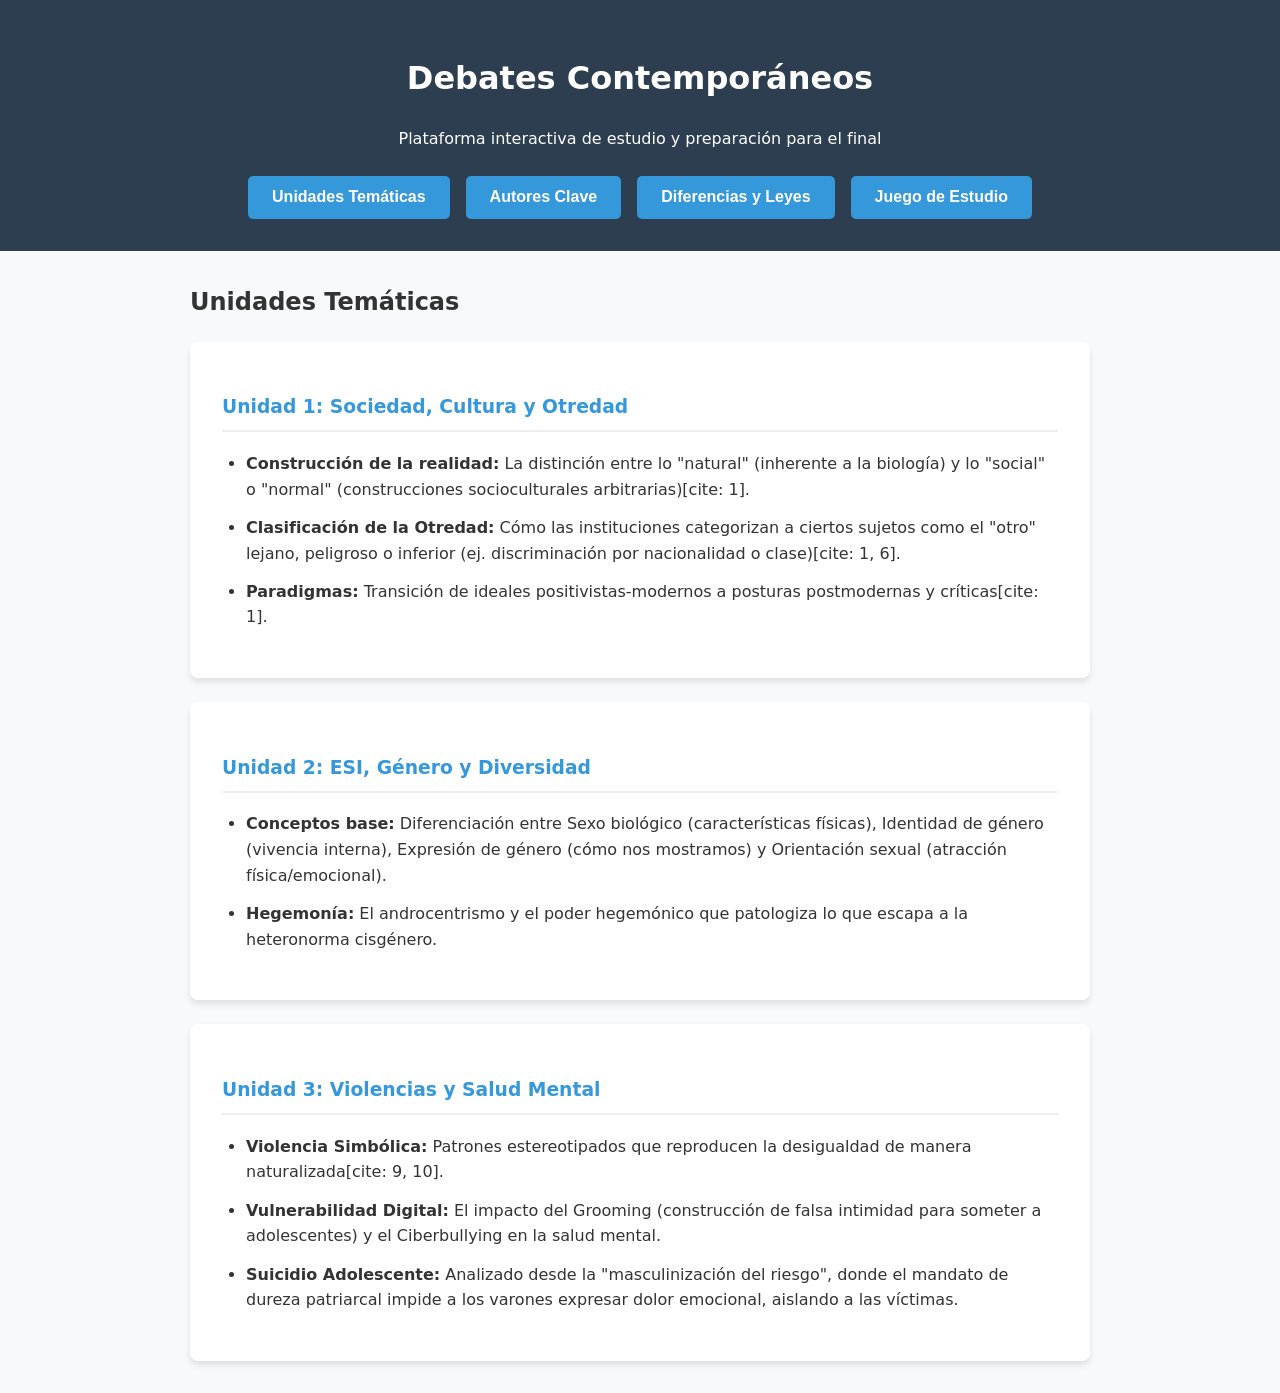
==== index.html @ ce803e42 "Rename gemini-code-1793972656034.html to index.html" ====
<!DOCTYPE html>
<html lang="es">
<head>
    <meta charset="UTF-8">
    <meta name="viewport" content="width=device-width, initial-scale=1.0">
    <title>Debates Contemporáneos - Repaso Final</title>
    <link rel="stylesheet" href="style.css">
</head>
<body>
    <header>
        <h1>Debates Contemporáneos</h1>
        <p>Plataforma interactiva de estudio y preparación para el final</p>
        <nav>
            <button onclick="mostrarSeccion('unidades')">Unidades Temáticas</button>
            <button onclick="mostrarSeccion('autores')">Autores Clave</button>
            <button onclick="mostrarSeccion('conceptos')">Diferencias y Leyes</button>
            <button onclick="mostrarSeccion('juego')">Juego de Estudio</button>
        </nav>
    </header>

    <main>
        <!-- SECCIÓN UNIDADES -->
        <section id="unidades" class="seccion activa">
            <h2>Unidades Temáticas</h2>
            <div class="tarjeta">
                <h3>Unidad 1: Sociedad, Cultura y Otredad</h3>
                <ul>
                    <li><strong>Construcción de la realidad:</strong> La distinción entre lo "natural" (inherente a la biología) y lo "social" o "normal" (construcciones socioculturales arbitrarias)[cite: 1].</li>
                    <li><strong>Clasificación de la Otredad:</strong> Cómo las instituciones categorizan a ciertos sujetos como el "otro" lejano, peligroso o inferior (ej. discriminación por nacionalidad o clase)[cite: 1, 6].</li>
                    <li><strong>Paradigmas:</strong> Transición de ideales positivistas-modernos a posturas postmodernas y críticas[cite: 1].</li>
                </ul>
            </div>
            <div class="tarjeta">
                <h3>Unidad 2: ESI, Género y Diversidad</h3>
                <ul>
                    <li><strong>Conceptos base:</strong> Diferenciación entre Sexo biológico (características físicas), Identidad de género (vivencia interna), Expresión de género (cómo nos mostramos) y Orientación sexual (atracción física/emocional).</li>
                    <li><strong>Hegemonía:</strong> El androcentrismo y el poder hegemónico que patologiza lo que escapa a la heteronorma cisgénero.</li>
                </ul>
            </div>
            <div class="tarjeta">
                <h3>Unidad 3: Violencias y Salud Mental</h3>
                <ul>
                    <li><strong>Violencia Simbólica:</strong> Patrones estereotipados que reproducen la desigualdad de manera naturalizada[cite: 9, 10].</li>
                    <li><strong>Vulnerabilidad Digital:</strong> El impacto del Grooming (construcción de falsa intimidad para someter a adolescentes) y el Ciberbullying en la salud mental.</li>
                    <li><strong>Suicidio Adolescente:</strong> Analizado desde la "masculinización del riesgo", donde el mandato de dureza patriarcal impide a los varones expresar dolor emocional, aislando a las víctimas.</li>
                </ul>
            </div>
        </section>

        <!-- SECCIÓN AUTORES -->
        <section id="autores" class="seccion oculta">
            <h2>Autores Principales</h2>
            <div class="tarjeta">
                <ul>
                    <li><strong>Josep Vicent Marqués:</strong> Postula que las conductas que asumimos como naturales son construcciones sociales arbitrarias que podrían ser de otra manera[cite: 1].</li>
                    <li><strong>Edmund Leach:</strong> Analiza las clasificaciones de la alteridad y cómo se construye la idea de "Nosotros y los demás"[cite: 1].</li>
                    <li><strong>Luis Bonino:</strong> Define los "micromachismos" como hábiles artes de dominio de bajísima intensidad. Los clasifica en: Utilitarios (sobrecarga de cuidados), Encubiertos (manipulación), Coercitivos (control del espacio/tiempo) y de Crisis (reacciones ante el empoderamiento femenino).</li>
                    <li><strong>Rita Segato:</strong> Acuña las "contrapedagogías de la crueldad", advirtiendo cómo el sistema capitalista y patriarcal programa a los sujetos para ser insensibles ante el sufrimiento ajeno[cite: 1].</li>
                    <li><strong>Silvia Chejter:</strong> Delimita las modalidades de las violencias (física, psicológica, sexual, económica y simbólica)[cite: 7, 8, 9].</li>
                    <li><strong>Thomas Kuhn:</strong> Estadios científicos y transición de paradigmas (del modelo tutelar al paradigma de derechos humanos)[cite: 1].</li>
                </ul>
            </div>
        </section>

        <!-- SECCIÓN CONCEPTOS Y LEYES -->
        <section id="conceptos" class="seccion oculta">
            <h2>Leyes Fundamentales y Diferencias Clave</h2>
            <div class="tarjeta">
                <h3>Marco Normativo Argentino</h3>
                <ul>
                    <li><strong>Ley N° 26.150 (ESI):</strong> Garantiza el derecho a recibir educación sexual integral en todos los establecimientos educativos[cite: 1].</li>
                    <li><strong>Ley N° 26.657 (Salud Mental):</strong> Prohíbe la discriminación por padecimiento mental, establece que no es un estado inmodificable y exige abordajes comunitarios[cite: 3].</li>
                    <li><strong>Ley N° 27.130 (Prevención del Suicidio):</strong> Establece estrategias de posvención y desmitifica que hablar del suicidio "da ideas", confirmando que hablar de manera responsable previene el acto[cite: 2].</li>
                </ul>
                <h3>Diferencias Conceptuales</h3>
                <p><strong>Cisgénero vs Transgénero:</strong> Cisgénero es la coincidencia entre la identidad de género y el fenotipo sexual asignado al nacer; transgénero es su opuesto.</p>
                <p><strong>Violencia Psicológica vs Simbólica:</strong> La psicológica ataca directamente la autoestima del individuo; la simbólica utiliza mensajes sutiles e institucionales para reproducir la dominación estructural en toda la sociedad[cite: 9, 10].</p>
            </div>
        </section>

        <!-- SECCIÓN JUEGO -->
        <section id="juego" class="seccion oculta">
            <h2>Simulador de Autoevaluación</h2>
            <div class="tarjeta" id="contenedor-quiz">
                <p id="pregunta-texto" class="pregunta"></p>
                <div id="opciones-contenedor" class="opciones"></div>
                <p id="resultado-feedback" class="feedback"></p>
                <button id="btn-siguiente" onclick="siguientePregunta()" style="display: none;">Siguiente Pregunta</button>
            </div>
            <div id="resultado-final" class="tarjeta oculta">
                <h3>¡Evaluación Completada!</h3>
                <p id="puntaje-texto"></p>
                <button onclick="reiniciarJuego()">Volver a Jugar</button>
            </div>
        </section>
    </main>

    <script src="script.js"></script>
</body>
</html>
---- style.css ----
:root {
    --primary-color: #2c3e50;
    --secondary-color: #3498db;
    --background: #f8f9fa;
    --text-color: #333;
    --card-bg: #ffffff;
}

body {
    font-family: system-ui, -apple-system, sans-serif;
    line-height: 1.6;
    margin: 0;
    padding: 0;
    background-color: var(--background);
    color: var(--text-color);
}

header {
    background-color: var(--primary-color);
    color: white;
    padding: 2rem 1rem;
    text-align: center;
}

nav {
    margin-top: 1.5rem;
    display: flex;
    justify-content: center;
    gap: 1rem;
    flex-wrap: wrap;
}

button {
    background-color: var(--secondary-color);
    color: white;
    border: none;
    padding: 0.8rem 1.5rem;
    border-radius: 5px;
    cursor: pointer;
    font-size: 1rem;
    font-weight: bold;
    transition: background-color 0.3s;
}

button:hover {
    background-color: #2980b9;
}

main {
    max-width: 900px;
    margin: 2rem auto;
    padding: 0 1rem;
}

.seccion {
    display: none;
    animation: fadeIn 0.4s ease-in-out;
}

.seccion.activa {
    display: block;
}

.tarjeta {
    background-color: var(--card-bg);
    padding: 2rem;
    border-radius: 8px;
    box-shadow: 0 4px 6px rgba(0,0,0,0.1);
    margin-bottom: 1.5rem;
}

.tarjeta h3 {
    color: var(--secondary-color);
    border-bottom: 2px solid #eee;
    padding-bottom: 0.5rem;
}

ul {
    padding-left: 1.5rem;
}

li {
    margin-bottom: 0.8rem;
}

/* Estilos específicos para el Quiz */
.pregunta {
    font-size: 1.2rem;
    font-weight: bold;
    margin-bottom: 1.5rem;
}

.opciones {
    display: flex;
    flex-direction: column;
    gap: 0.8rem;
}

.opcion-btn {
    background-color: #f1f2f6;
    color: var(--text-color);
    text-align: left;
    font-weight: normal;
    border: 1px solid #ced6e0;
}

.opcion-btn:hover {
    background-color: #eccc68;
    color: #2f3542;
}

.opcion-btn.correcta {
    background-color: #2ed573;
    color: white;
    border-color: #2ed573;
}

.opcion-btn.incorrecta {
    background-color: #ff4757;
    color: white;
    border-color: #ff4757;
}

.feedback {
    margin-top: 1rem;
    font-weight: bold;
    min-height: 1.5rem;
}

.oculta {
    display: none !important;
}

@keyframes fadeIn {
    from { opacity: 0; transform: translateY(10px); }
    to { opacity: 1; transform: translateY(0); }
}
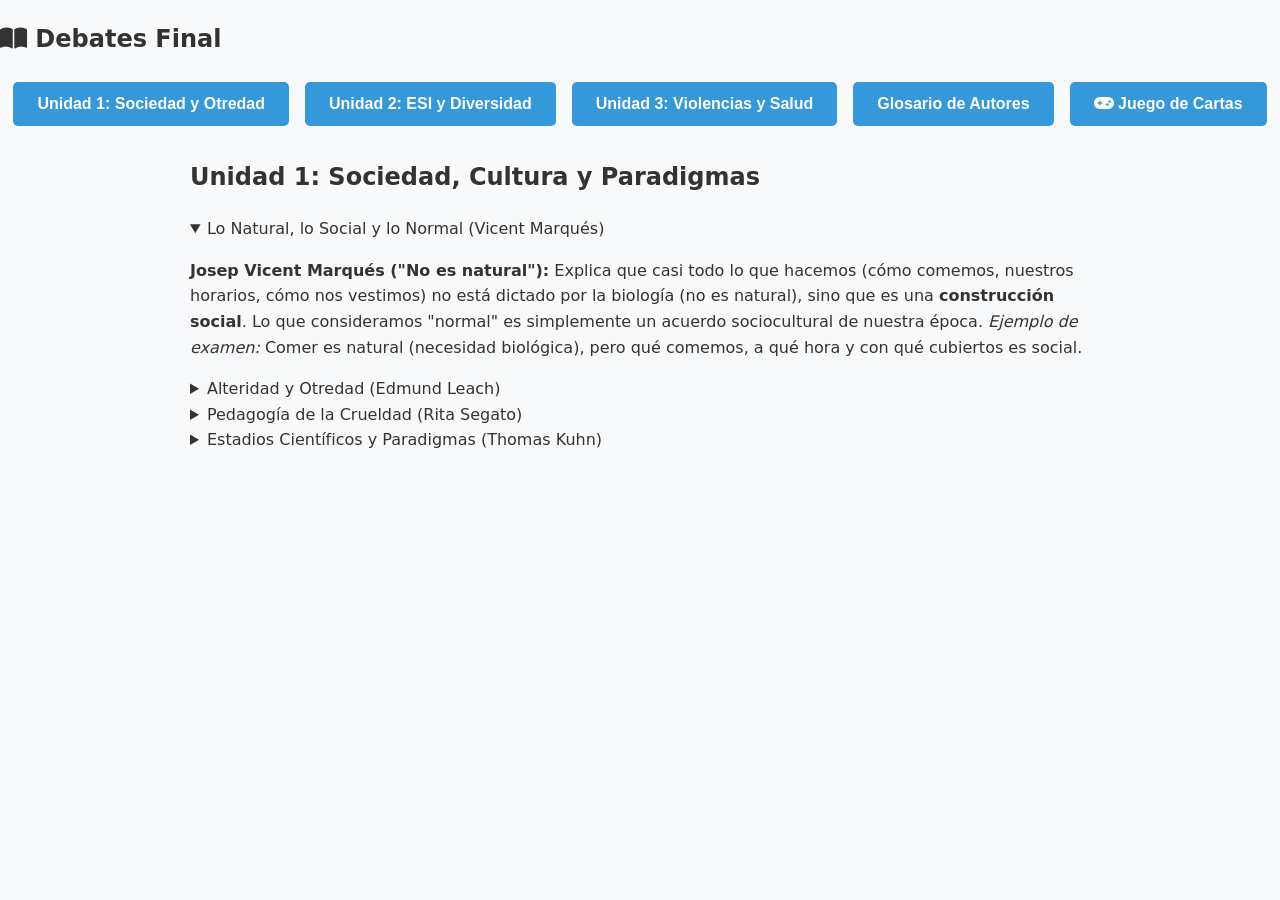
==== commit 46eba563: "Update index.html" ====
--- a/index.html
+++ b/index.html
@@ -3,98 +3,226 @@
 <head>
     <meta charset="UTF-8">
     <meta name="viewport" content="width=device-width, initial-scale=1.0">
-    <title>Debates Contemporáneos - Repaso Final</title>
+    <title>Estudio - Debates Contemporáneos</title>
     <link rel="stylesheet" href="style.css">
+    <link href="https://cdnjs.cloudflare.com/ajax/libs/font-awesome/6.0.0/css/all.min.css" rel="stylesheet">
 </head>
 <body>
-    <header>
-        <h1>Debates Contemporáneos</h1>
-        <p>Plataforma interactiva de estudio y preparación para el final</p>
-        <nav>
-            <button onclick="mostrarSeccion('unidades')">Unidades Temáticas</button>
-            <button onclick="mostrarSeccion('autores')">Autores Clave</button>
-            <button onclick="mostrarSeccion('conceptos')">Diferencias y Leyes</button>
-            <button onclick="mostrarSeccion('juego')">Juego de Estudio</button>
-        </nav>
-    </header>
-
-    <main>
-        <!-- SECCIÓN UNIDADES -->
-        <section id="unidades" class="seccion activa">
-            <h2>Unidades Temáticas</h2>
-            <div class="tarjeta">
-                <h3>Unidad 1: Sociedad, Cultura y Otredad</h3>
-                <ul>
-                    <li><strong>Construcción de la realidad:</strong> La distinción entre lo "natural" (inherente a la biología) y lo "social" o "normal" (construcciones socioculturales arbitrarias)[cite: 1].</li>
-                    <li><strong>Clasificación de la Otredad:</strong> Cómo las instituciones categorizan a ciertos sujetos como el "otro" lejano, peligroso o inferior (ej. discriminación por nacionalidad o clase)[cite: 1, 6].</li>
-                    <li><strong>Paradigmas:</strong> Transición de ideales positivistas-modernos a posturas postmodernas y críticas[cite: 1].</li>
-                </ul>
-            </div>
-            <div class="tarjeta">
-                <h3>Unidad 2: ESI, Género y Diversidad</h3>
-                <ul>
-                    <li><strong>Conceptos base:</strong> Diferenciación entre Sexo biológico (características físicas), Identidad de género (vivencia interna), Expresión de género (cómo nos mostramos) y Orientación sexual (atracción física/emocional).</li>
-                    <li><strong>Hegemonía:</strong> El androcentrismo y el poder hegemónico que patologiza lo que escapa a la heteronorma cisgénero.</li>
-                </ul>
-            </div>
-            <div class="tarjeta">
-                <h3>Unidad 3: Violencias y Salud Mental</h3>
-                <ul>
-                    <li><strong>Violencia Simbólica:</strong> Patrones estereotipados que reproducen la desigualdad de manera naturalizada[cite: 9, 10].</li>
-                    <li><strong>Vulnerabilidad Digital:</strong> El impacto del Grooming (construcción de falsa intimidad para someter a adolescentes) y el Ciberbullying en la salud mental.</li>
-                    <li><strong>Suicidio Adolescente:</strong> Analizado desde la "masculinización del riesgo", donde el mandato de dureza patriarcal impide a los varones expresar dolor emocional, aislando a las víctimas.</li>
-                </ul>
-            </div>
-        </section>
-
-        <!-- SECCIÓN AUTORES -->
-        <section id="autores" class="seccion oculta">
-            <h2>Autores Principales</h2>
-            <div class="tarjeta">
-                <ul>
-                    <li><strong>Josep Vicent Marqués:</strong> Postula que las conductas que asumimos como naturales son construcciones sociales arbitrarias que podrían ser de otra manera[cite: 1].</li>
-                    <li><strong>Edmund Leach:</strong> Analiza las clasificaciones de la alteridad y cómo se construye la idea de "Nosotros y los demás"[cite: 1].</li>
-                    <li><strong>Luis Bonino:</strong> Define los "micromachismos" como hábiles artes de dominio de bajísima intensidad. Los clasifica en: Utilitarios (sobrecarga de cuidados), Encubiertos (manipulación), Coercitivos (control del espacio/tiempo) y de Crisis (reacciones ante el empoderamiento femenino).</li>
-                    <li><strong>Rita Segato:</strong> Acuña las "contrapedagogías de la crueldad", advirtiendo cómo el sistema capitalista y patriarcal programa a los sujetos para ser insensibles ante el sufrimiento ajeno[cite: 1].</li>
-                    <li><strong>Silvia Chejter:</strong> Delimita las modalidades de las violencias (física, psicológica, sexual, económica y simbólica)[cite: 7, 8, 9].</li>
-                    <li><strong>Thomas Kuhn:</strong> Estadios científicos y transición de paradigmas (del modelo tutelar al paradigma de derechos humanos)[cite: 1].</li>
-                </ul>
-            </div>
-        </section>
-
-        <!-- SECCIÓN CONCEPTOS Y LEYES -->
-        <section id="conceptos" class="seccion oculta">
-            <h2>Leyes Fundamentales y Diferencias Clave</h2>
-            <div class="tarjeta">
-                <h3>Marco Normativo Argentino</h3>
-                <ul>
-                    <li><strong>Ley N° 26.150 (ESI):</strong> Garantiza el derecho a recibir educación sexual integral en todos los establecimientos educativos[cite: 1].</li>
-                    <li><strong>Ley N° 26.657 (Salud Mental):</strong> Prohíbe la discriminación por padecimiento mental, establece que no es un estado inmodificable y exige abordajes comunitarios[cite: 3].</li>
-                    <li><strong>Ley N° 27.130 (Prevención del Suicidio):</strong> Establece estrategias de posvención y desmitifica que hablar del suicidio "da ideas", confirmando que hablar de manera responsable previene el acto[cite: 2].</li>
-                </ul>
-                <h3>Diferencias Conceptuales</h3>
-                <p><strong>Cisgénero vs Transgénero:</strong> Cisgénero es la coincidencia entre la identidad de género y el fenotipo sexual asignado al nacer; transgénero es su opuesto.</p>
-                <p><strong>Violencia Psicológica vs Simbólica:</strong> La psicológica ataca directamente la autoestima del individuo; la simbólica utiliza mensajes sutiles e institucionales para reproducir la dominación estructural en toda la sociedad[cite: 9, 10].</p>
-            </div>
-        </section>
-
-        <!-- SECCIÓN JUEGO -->
-        <section id="juego" class="seccion oculta">
-            <h2>Simulador de Autoevaluación</h2>
-            <div class="tarjeta" id="contenedor-quiz">
-                <p id="pregunta-texto" class="pregunta"></p>
-                <div id="opciones-contenedor" class="opciones"></div>
-                <p id="resultado-feedback" class="feedback"></p>
-                <button id="btn-siguiente" onclick="siguientePregunta()" style="display: none;">Siguiente Pregunta</button>
-            </div>
-            <div id="resultado-final" class="tarjeta oculta">
-                <h3>¡Evaluación Completada!</h3>
-                <p id="puntaje-texto"></p>
-                <button onclick="reiniciarJuego()">Volver a Jugar</button>
-            </div>
-        </section>
-    </main>
-
+    <div class="app-container">
+        <!-- BARRA LATERAL (NAVEGACIÓN) -->
+        <aside class="sidebar">
+            <h2><i class="fas fa-book-open"></i> Debates Final</h2>
+            <nav>
+                <button class="nav-btn active" data-target="unidad1">Unidad 1: Sociedad y Otredad</button>
+                <button class="nav-btn" data-target="unidad2">Unidad 2: ESI y Diversidad</button>
+                <button class="nav-btn" data-target="unidad3">Unidad 3: Violencias y Salud</button>
+                <button class="nav-btn" data-target="autores">Glosario de Autores</button>
+                <button class="nav-btn game-btn" data-target="juego"><i class="fas fa-gamepad"></i> Juego de Cartas</button>
+            </nav>
+        </aside>
+
+        <!-- CONTENIDO PRINCIPAL -->
+        <main class="content">
+            
+            <!-- UNIDAD 1 -->
+            <section id="unidad1" class="seccion activa">
+                <h1>Unidad 1: Sociedad, Cultura y Paradigmas</h1>
+                
+                <details class="tema-card" open>
+                    <summary>Lo Natural, lo Social y lo Normal (Vicent Marqués)</summary>
+                    <div class="tema-content">
+                        <p><strong>Josep Vicent Marqués ("No es natural"):</strong> Explica que casi todo lo que hacemos (cómo comemos, nuestros horarios, cómo nos vestimos) no está dictado por la biología (no es natural), sino que es una <strong>construcción social</strong>. Lo que consideramos "normal" es simplemente un acuerdo sociocultural de nuestra época. <em>Ejemplo de examen:</em> Comer es natural (necesidad biológica), pero qué comemos, a qué hora y con qué cubiertos es social.</p>
+                    </div>
+                </details>
+
+                <details class="tema-card">
+                    <summary>Alteridad y Otredad (Edmund Leach)</summary>
+                    <div class="tema-content">
+                        <p><strong>Edmund Leach ("Nosotros y los demás"):</strong> Analiza cómo los seres humanos clasificamos a quienes nos rodean para sentirnos seguros. Crea un sistema de distancias:</p>
+                        <ul>
+                            <li><strong>El Otro lejano/desconocido:</strong> No lo consideramos humano del todo, nos es indiferente o lo vemos como un animal salvaje (ej. tribus aisladas).</li>
+                            <li><strong>El Otro enemigo/cercano:</strong> Lo reconocemos como humano, pero es una amenaza a nuestro grupo (ej. xenofobia en las fronteras, nacionalismos).</li>
+                            <li><strong>El Otro próximo:</strong> Es parte de nuestro entorno pero diferente, a menudo subordinado (ej. minorías, clases bajas).</li>
+                        </ul>
+                    </div>
+                </details>
+
+                <details class="tema-card">
+                    <summary>Pedagogía de la Crueldad (Rita Segato)</summary>
+                    <div class="tema-content">
+                        <p><strong>Rita Segato:</strong> Afirma que el capitalismo y el patriarcado nos "entrenan" (pedagogía) para cosificar la vida humana y perder la empatía. Nos acostumbramos a ver el cuerpo de las mujeres y de los vulnerables como "cosas" o territorios de conquista. Propone la <strong>Contrapedagogía de la crueldad</strong>: rescatar la empatía, el vínculo, lo comunitario y el cuidado mutuo como formas de resistencia política.</p>
+                    </div>
+                </details>
+
+                <details class="tema-card">
+                    <summary>Estadios Científicos y Paradigmas (Thomas Kuhn)</summary>
+                    <div class="tema-content">
+                        <p><strong>Thomas Kuhn:</strong> La ciencia no avanza de forma lineal, sino por rupturas. Un <strong>Paradigma</strong> es un modelo o visión del mundo aceptado en una época. Cuando el paradigma ya no puede explicar nuevos problemas, entra en <strong>crisis</strong> y ocurre una <strong>revolución científica</strong> que impone un nuevo paradigma (Ej: pasar del paradigma tutelar de menores al paradigma de los Derechos Humanos).</p>
+                    </div>
+                </details>
+            </section>
+
+            <!-- UNIDAD 2 -->
+            <section id="unidad2" class="seccion">
+                <h1>Unidad 2: ESI, Género y Diversidades</h1>
+                
+                <details class="tema-card" open>
+                    <summary>Diferencias Clave: Sexo, Identidad, Expresión y Orientación</summary>
+                    <div class="tema-content">
+                        <p>Basado en el esquema de la cátedra (Cerebro, Corazón, Genitales, Apariencia):</p>
+                        <ul>
+                            <li><strong>Sexo Biológico (Genitales/Cromosomas):</strong> Características físicas y mensurables con las que nacemos (Macho, Hembra, Intersexual).</li>
+                            <li><strong>Identidad de Género (Cerebro):</strong> Es la vivencia interna e individual del género tal como cada persona la siente. Puede corresponder o no con el sexo asignado al nacer.</li>
+                            <li><strong>Expresión de Género (Apariencia):</strong> Cómo nos mostramos al mundo (ropa, comportamiento, nombre).</li>
+                            <li><strong>Orientación Sexual (Corazón):</strong> Hacia quién sentimos atracción física, erótica y afectiva (Heterosexual, Homosexual, Bisexual, Pansexual, Asexual).</li>
+                        </ul>
+                    </div>
+                </details>
+
+                <details class="tema-card">
+                    <summary>Cisgénero vs Transgénero y Hegemonía</summary>
+                    <div class="tema-content">
+                        <p><strong>Cisgénero:</strong> Persona cuya identidad de género coincide con su fenotipo sexual asignado al nacer (Ej: nace con vulva y se identifica como mujer).</p>
+                        <p><strong>Poder Hegemónico y Androcentrismo:</strong> La sociedad occidental impone una hegemonía (dominio cultural) <em>heteronormativa y androcéntrica</em> (el hombre blanco, heterosexual y cisgénero como medida de todas las cosas). Esto genera sexismo y desigualdad hacia las mujeres y disidencias.</p>
+                        <p><strong>Significado Bandera LGBT+ (creada por Gilbert Baker en 1978):</strong> 
+                        Rojo (Vida), Naranja (Salud), Amarillo (Luz del sol), Verde (Naturaleza), Turquesa (Magia/Arte), Azul/Índigo (Serenidad), Violeta (Espíritu).</p>
+                    </div>
+                </details>
+
+                <details class="tema-card">
+                    <summary>Marco Legal (Leyes Fundamentales)</summary>
+                    <div class="tema-content">
+                        <ul>
+                            <li><strong>Ley N° 26.150 (ESI - 2006):</strong> Derecho a recibir educación sexual integral, científica y laica en todas las escuelas (públicas y privadas).</li>
+                            <li><strong>Ley N° 27.499 (Ley Micaela - 2018):</strong> Capacitación obligatoria en temática de género y violencia contra las mujeres para todas las personas que se desempeñen en los tres poderes del Estado.</li>
+                            <li><strong>Ley N° 26.743 (Identidad de Género):</strong> Toda persona tiene derecho al reconocimiento de su identidad de género, al libre desarrollo conforme a ella y a ser tratada de acuerdo a la misma.</li>
+                        </ul>
+                    </div>
+                </details>
+            </section>
+
+            <!-- UNIDAD 3 -->
+            <section id="unidad3" class="seccion">
+                <h1>Unidad 3: Violencias, Grooming y Salud Mental</h1>
+
+                <details class="tema-card" open>
+                    <summary>Los Micromachismos (Luis Bonino)</summary>
+                    <div class="tema-content">
+                        <p>Son prácticas de violencia en la vida cotidiana, sutiles e invisibilizadas, que los varones realizan para mantener el dominio y superioridad sobre las mujeres. Se dividen en 4 tipos:</p>
+                        <ol>
+                            <li><strong>Utilitarios:</strong> Forzar a la mujer a hacerse cargo del cuidado (hogar, hijos) "aprovechando" sus supuestas capacidades femeninas. El varón se desentiende.</li>
+                            <li><strong>Encubiertos:</strong> Ocultan su objetivo de dominio. Paternalismo, manipulación emocional, "hacerse el tonto", generar dudas en la mujer sobre su propia cordura (gaslighting).</li>
+                            <li><strong>Coercitivos:</strong> Uso de la fuerza psicológica o económica para retener poder. Control del dinero, control del espacio (ocupar toda la casa), control del tiempo de ella, exigencias abusivas.</li>
+                            <li><strong>De Crisis:</strong> Ocurren cuando la mujer empieza a empoderarse o rebelarse. El varón finge ser la víctima ("te estás volviendo loca", "me dejas de lado"), promete cambiar falsamente, o amenaza con irse.</li>
+                        </ol>
+                    </div>
+                </details>
+
+                <details class="tema-card">
+                    <summary>Acoso y Violencia Digital</summary>
+                    <div class="tema-content">
+                        <ul>
+                            <li><strong>Grooming:</strong> Delito donde un adulto crea un perfil falso o usa engaños en internet para ganar la confianza de un niño, niña o adolescente, con el fin de obtener material sexual (fotos/videos) y luego extorsionarlo.</li>
+                            <li><strong>Ciberbullying:</strong> Acoso hostil, repetido y sistemático a través de medios digitales entre pares (adolescentes). Al ser en internet, la víctima no tiene un "refugio" ni siquiera en su casa.</li>
+                            <li><strong>Sexting y Pornovenganza:</strong> El sexting (enviar fotos íntimas consentidas) es una práctica de la sexualidad digital. El delito ocurre en la <em>difusión no consentida</em> de ese material (pornovenganza) para humillar a la víctima (generalmente mujeres).</li>
+                        </ul>
+                    </div>
+                </details>
+
+                <details class="tema-card">
+                    <summary>Salud Mental y Prevención del Suicidio</summary>
+                    <div class="tema-content">
+                        <ul>
+                            <li><strong>Ley Nacional de Salud Mental (N° 26.657):</strong> El padecimiento mental NO es un estado inmodificable. Se debe atender en hospitales generales (prohibición de crear nuevos manicomios). Las adicciones deben abordarse como políticas de salud mental, no de seguridad.</li>
+                            <li><strong>Suicidio (Ley 27.130 y estadísticas):</strong> El suicidio es una de las principales causas de muerte adolescente. Hay una fuerte <strong>masculinización del riesgo</strong>: los varones se suicidan mucho más porque el mandato de masculinidad ("los hombres no lloran") les impide pedir ayuda frente al dolor emocional.</li>
+                            <li><em>Mito vs Realidad:</em> Hablar de suicidio NO incita a hacerlo. Hablar responsablemente y escuchar previene y salva vidas.</li>
+                            <li><strong>Guía para Víctimas (La Pampa):</strong> Articulación entre Madres del Dolor y el gobierno provincial para dar contención psicológica y jurídica inmediata tras hechos violentos.</li>
+                        </ul>
+                    </div>
+                </details>
+            </section>
+
+            <!-- AUTORES -->
+            <section id="autores" class="seccion">
+                <h1>Glosario Rápido de Autores</h1>
+                <div class="autores-grid">
+                    <div class="autor-card">
+                        <h3>Vicent Marqués</h3>
+                        <p>Desnaturalización de la vida cotidiana. Lo que llamamos "normal" es un acuerdo social arbitrario.</p>
+                    </div>
+                    <div class="autor-card">
+                        <h3>Edmund Leach</h3>
+                        <p>Clasificación de la Otredad. Cómo la sociedad inventa al "Otro" para justificar el dominio o el miedo.</p>
+                    </div>
+                    <div class="autor-card">
+                        <h3>Rita Segato</h3>
+                        <p>Contrapedagogías de la crueldad. El mandato de masculinidad y cómo el capitalismo nos vuelve insensibles.</p>
+                    </div>
+                    <div class="autor-card">
+                        <h3>Luis Bonino</h3>
+                        <p>Creador del concepto de "Micromachismos" (utilitarios, encubiertos, coercitivos y de crisis).</p>
+                    </div>
+                    <div class="autor-card">
+                        <h3>Silvia Chejter</h3>
+                        <p>Tipos y modalidades de violencia. Violencia simbólica como base de la pirámide de la violencia de género.</p>
+                    </div>
+                    <div class="autor-card">
+                        <h3>Thomas Kuhn</h3>
+                        <p>Paradigmas científicos, crisis y revolución científica en la forma de entender el mundo.</p>
+                    </div>
+                </div>
+            </section>
+
+            <!-- JUEGO DE CARTAS -->
+            <section id="juego" class="seccion">
+                <div class="game-header">
+                    <h1>Proyecto Final: Narrativas Escolares</h1>
+                    <p>Seleccioná un personaje. En cada problema, elegí una carta de acción para avanzar. Tus decisiones impactan en su trayectoria.</p>
+                </div>
+                
+                <!-- Selección de Personaje -->
+                <div id="seleccion-personaje" class="character-selection">
+                    <div class="character-card" onclick="iniciarJuego('fatima')">
+                        <h3>Fátima (16)</h3>
+                        <p>Migrante paraguaya. Asiste a un colegio secundario público en Santa Rosa, La Pampa.</p>
+                        <span class="tag">Xenofobia</span> <span class="tag">Exclusión</span>
+                    </div>
+                    <div class="character-card" onclick="iniciarJuego('martina')">
+                        <h3>Martina (17)</h3>
+                        <p>Asiste a un colegio privado de élite en Santa Rosa. Entorno de alto poder adquisitivo.</p>
+                        <span class="tag">Grooming</span> <span class="tag">Micromachismos</span>
+                    </div>
+                    <div class="character-card" onclick="iniciarJuego('lautaro')">
+                        <h3>Lautaro (15)</h3>
+                        <p>Asiste a un colegio en un barrio periférico marginado del conurbano bonaerense.</p>
+                        <span class="tag">Salud Mental</span> <span class="tag">Violencia Física</span>
+                    </div>
+                </div>
+
+                <!-- Escenario del Juego (Cartas) -->
+                <div id="escenario-juego" class="game-stage oculto">
+                    <h2 id="personaje-nombre"></h2>
+                    <div class="historia-container">
+                        <p id="historia-texto" class="historia-texto"></p>
+                    </div>
+                    
+                    <div id="cartas-container" class="cartas-grid">
+                        <!-- Las cartas se generan por JS -->
+                    </div>
+
+                    <div id="consecuencia-container" class="consecuencia-box oculto">
+                        <h3>Consecuencia de tu decisión:</h3>
+                        <p id="consecuencia-texto"></p>
+                        <div class="teoria-box">
+                            <strong><i class="fas fa-book"></i> Dato Teórico / Legal:</strong>
+                            <p id="teoria-texto"></p>
+                        </div>
+                        <button id="btn-continuar" class="btn-primary" onclick="avanzarEscenario()">Siguiente Problema</button>
+                    </div>
+                </div>
+            </section>
+        </main>
+    </div>
     <script src="script.js"></script>
 </body>
 </html>
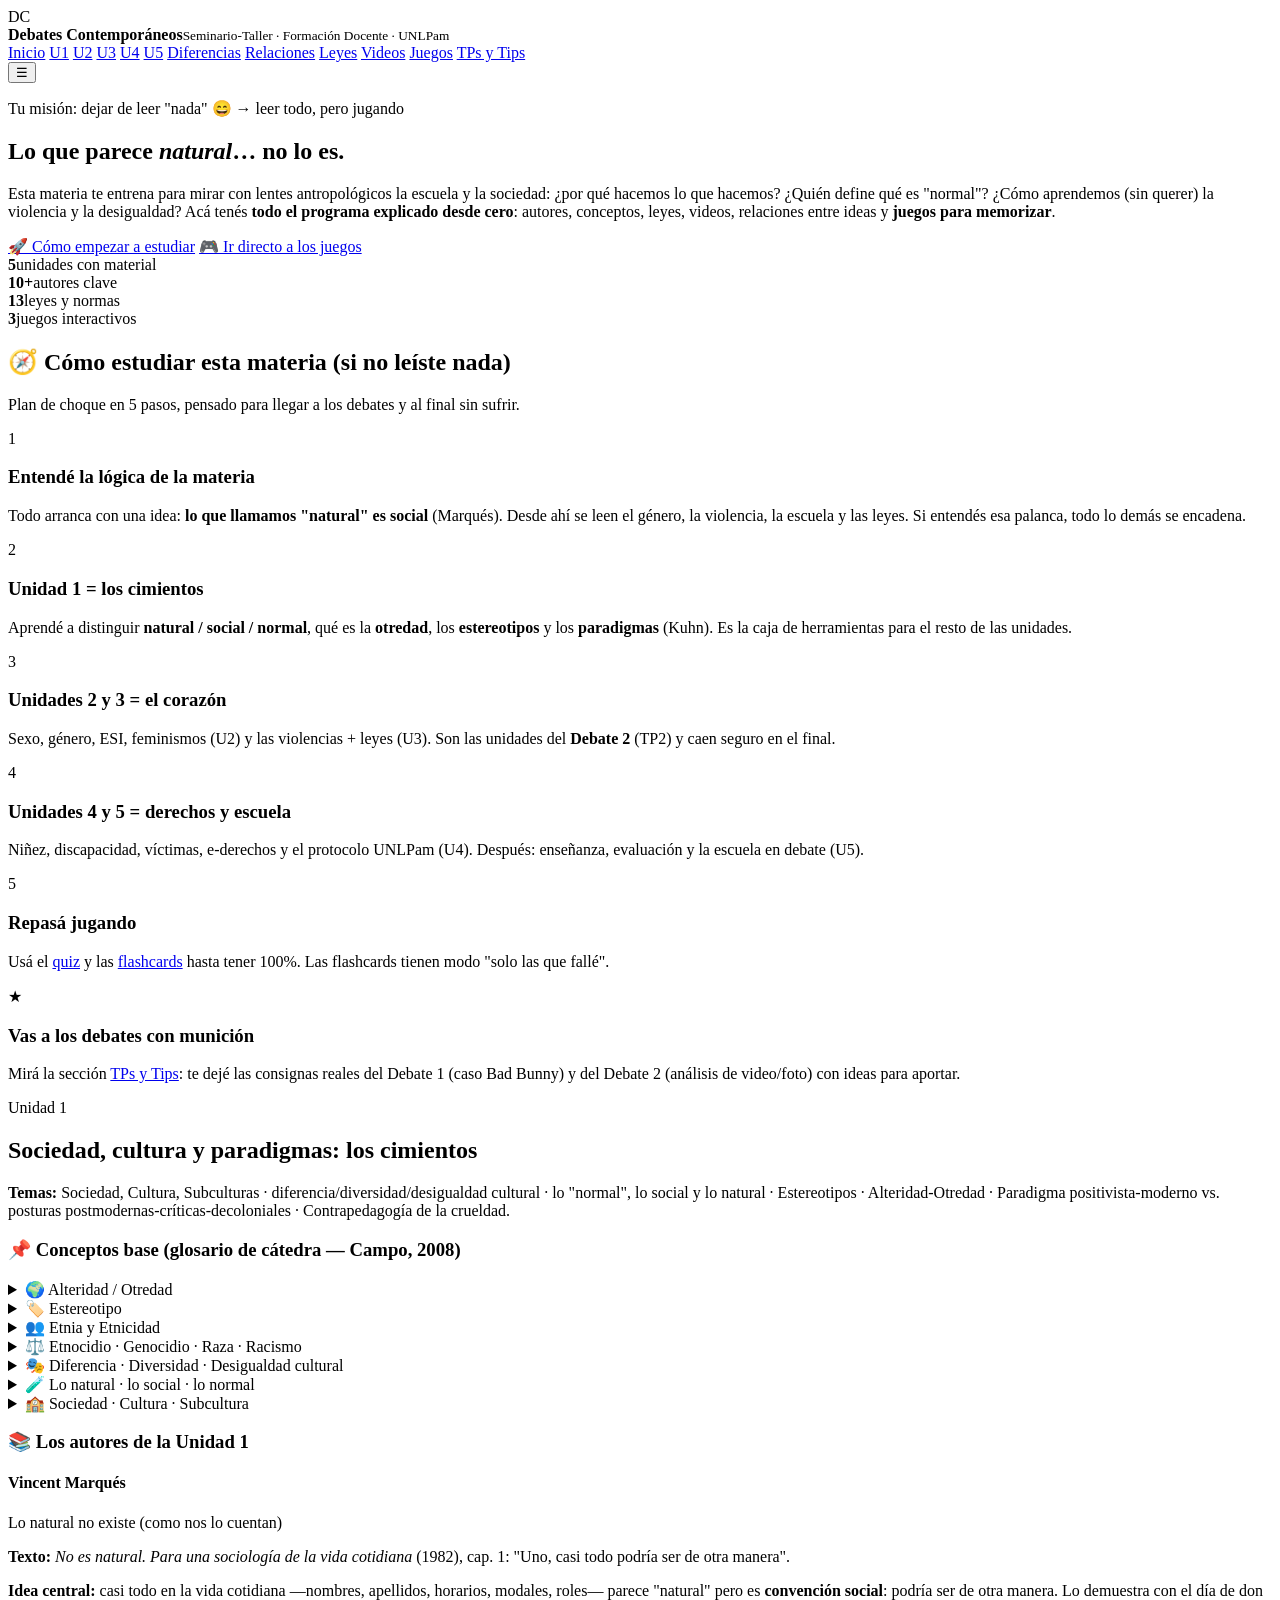
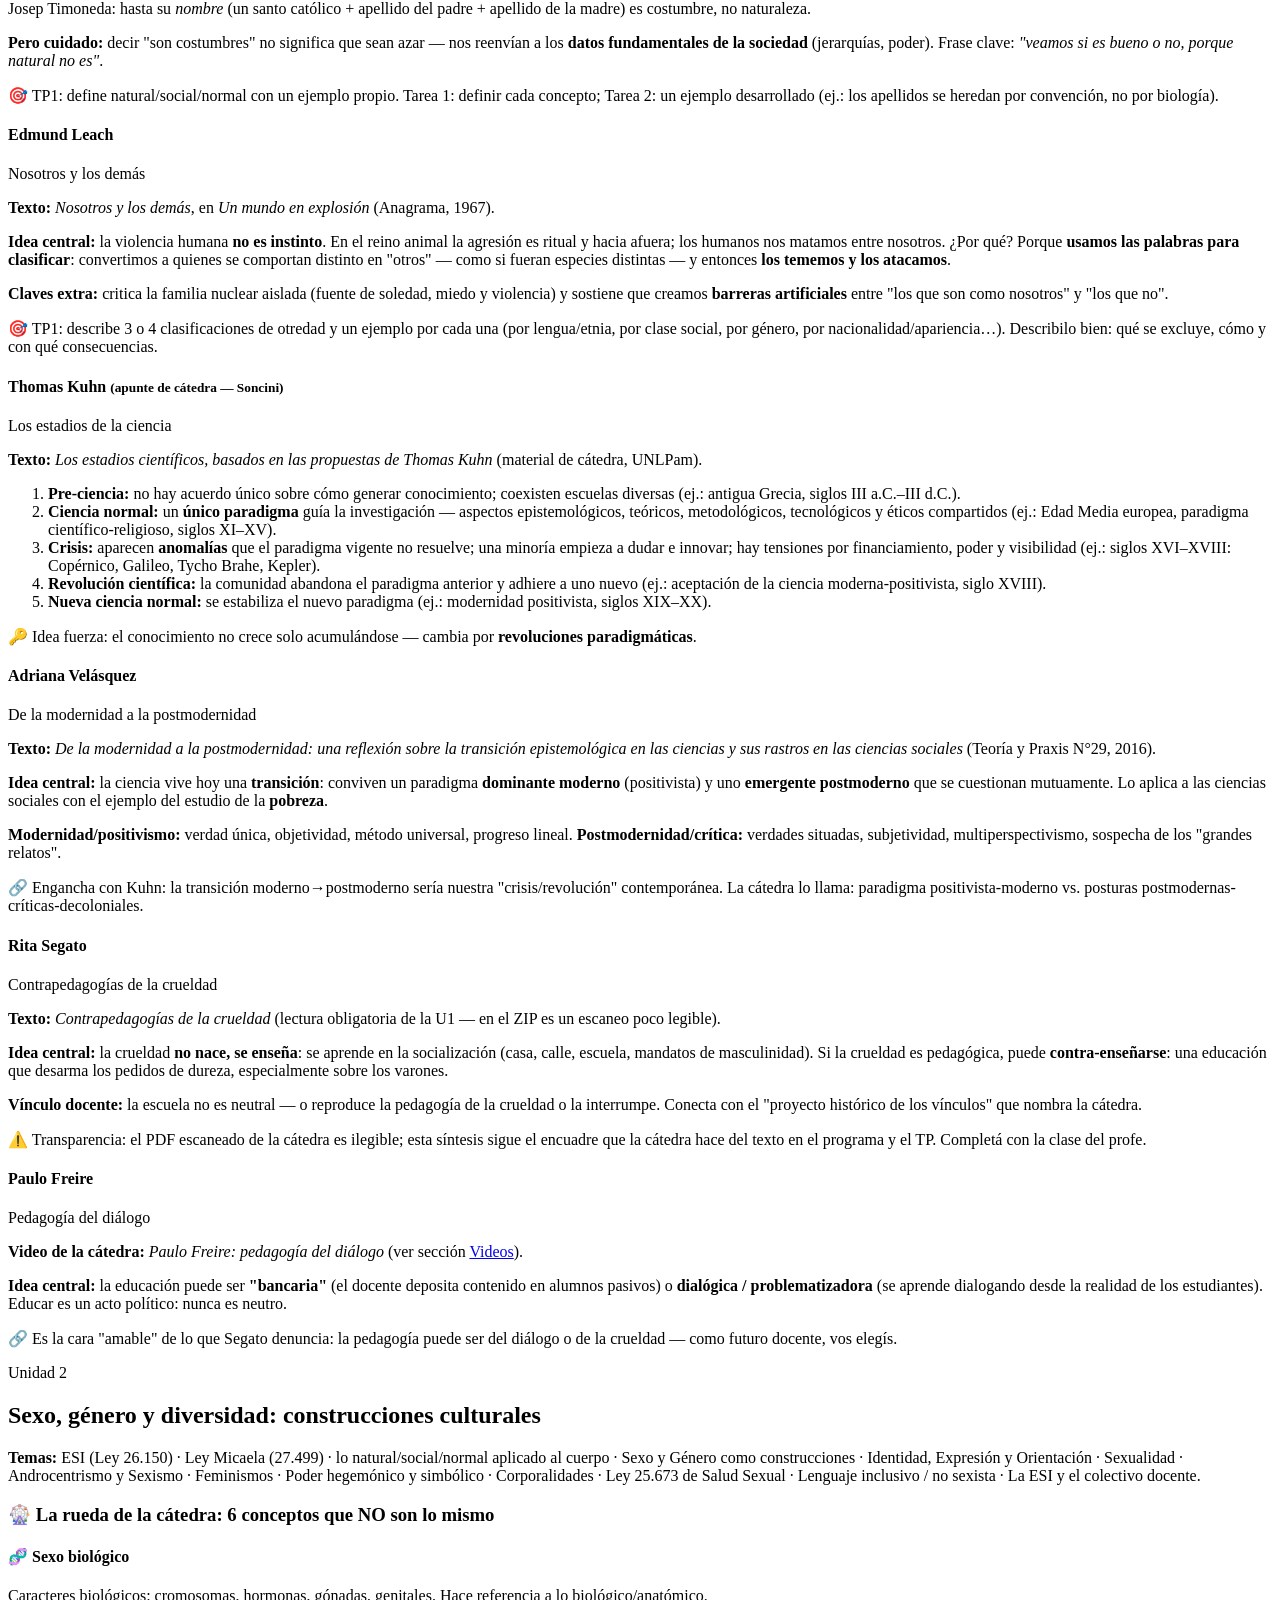
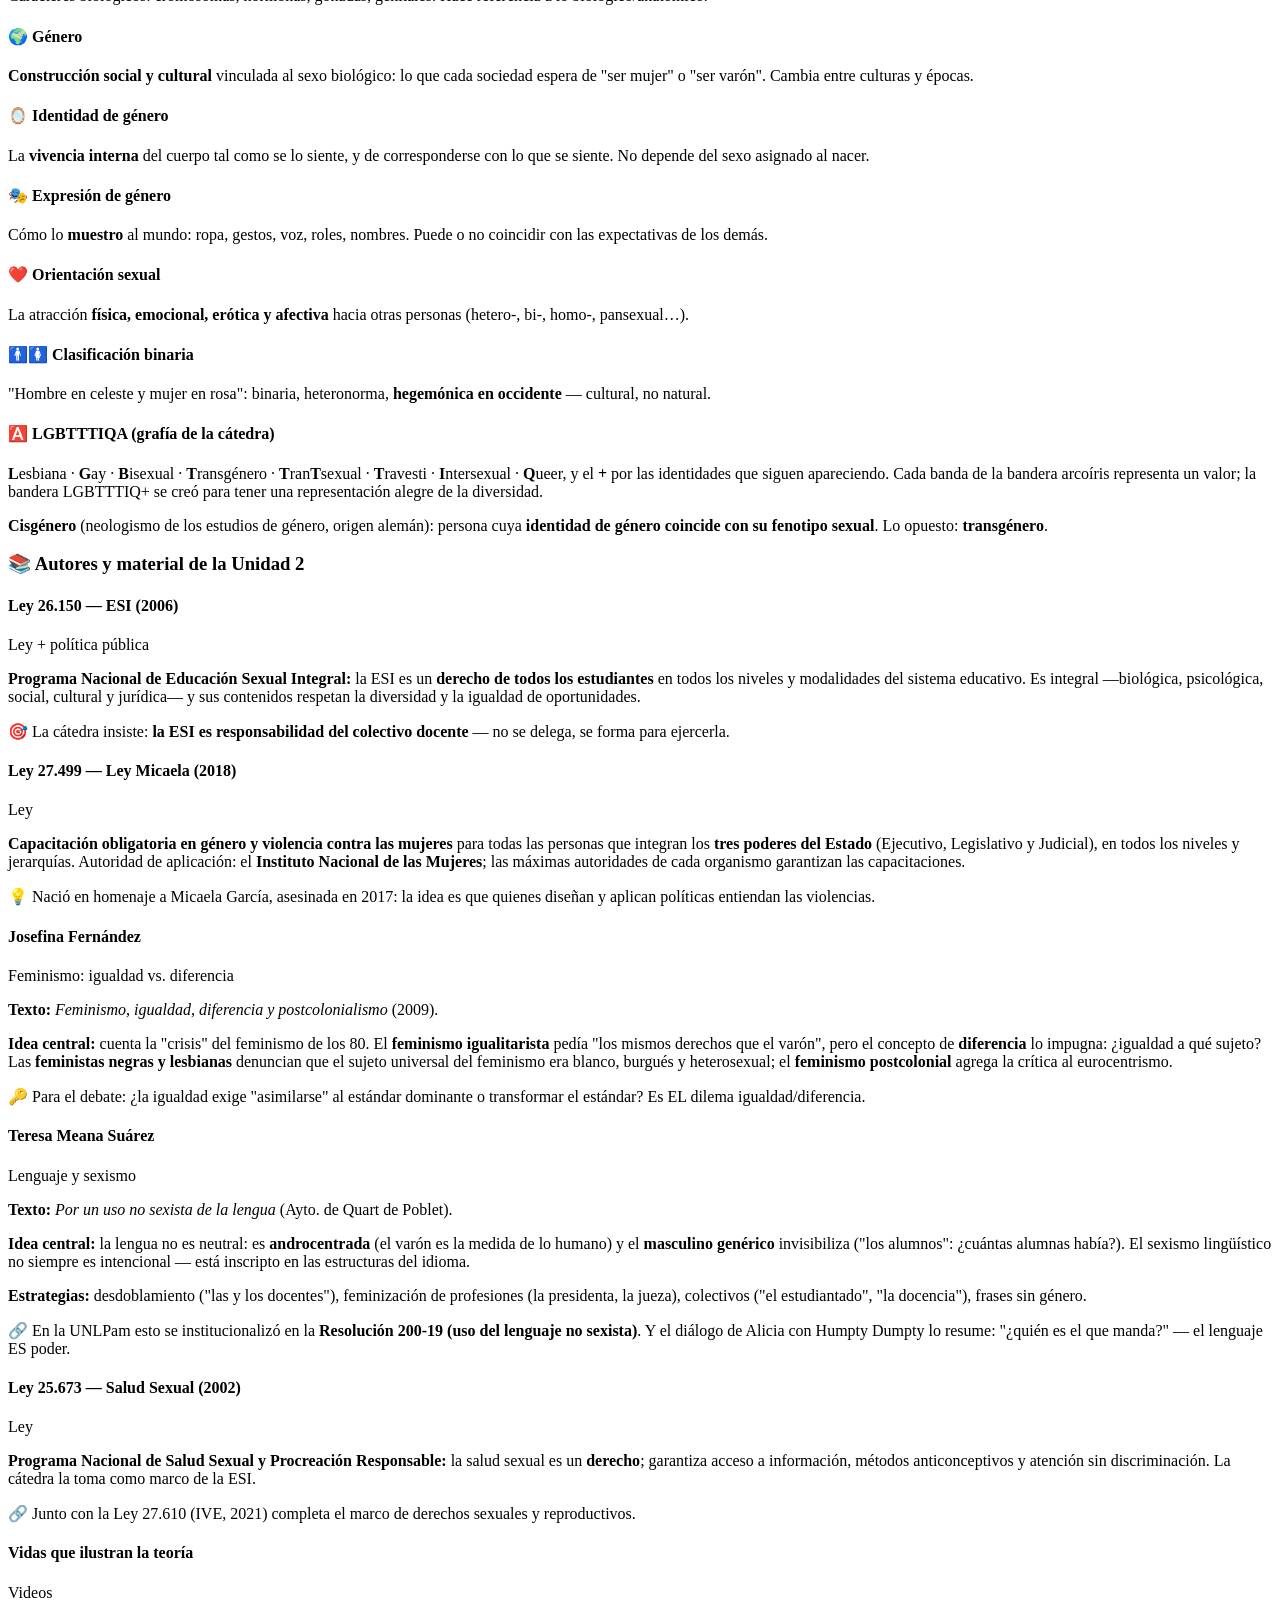
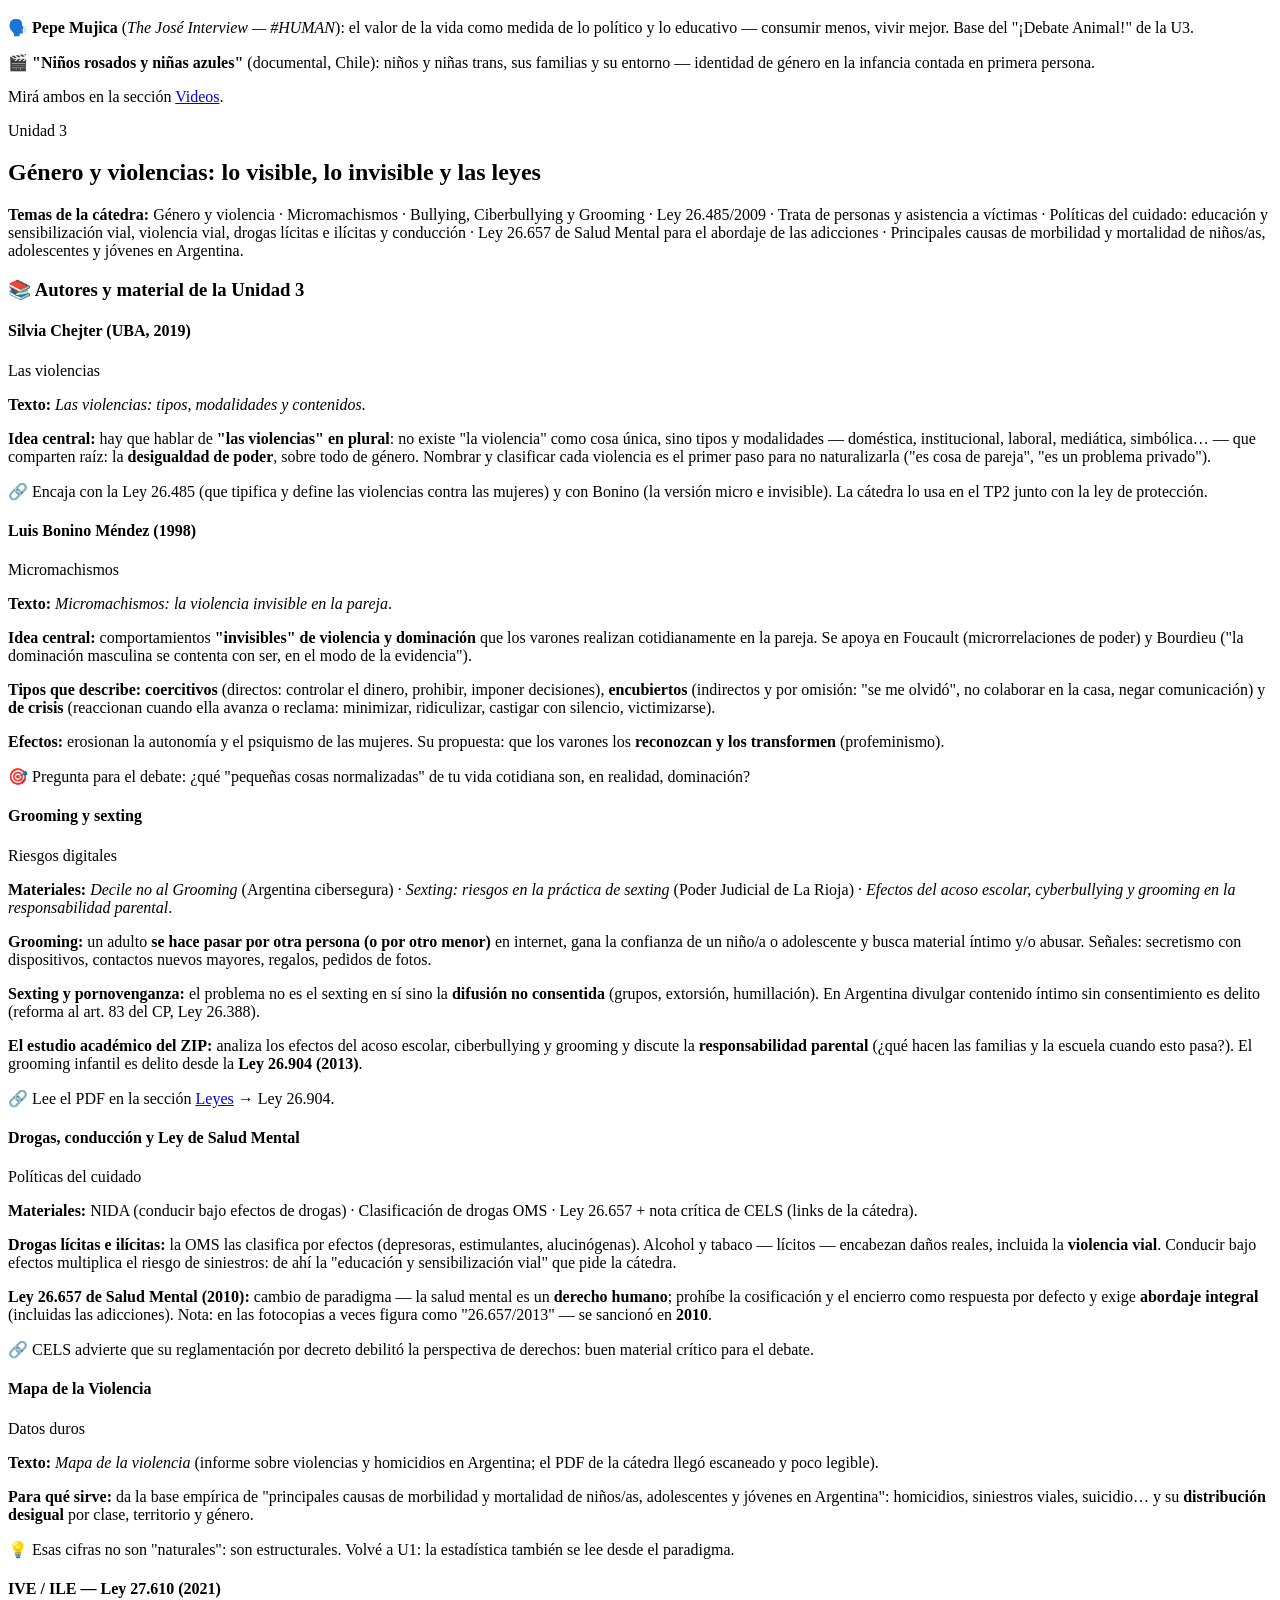
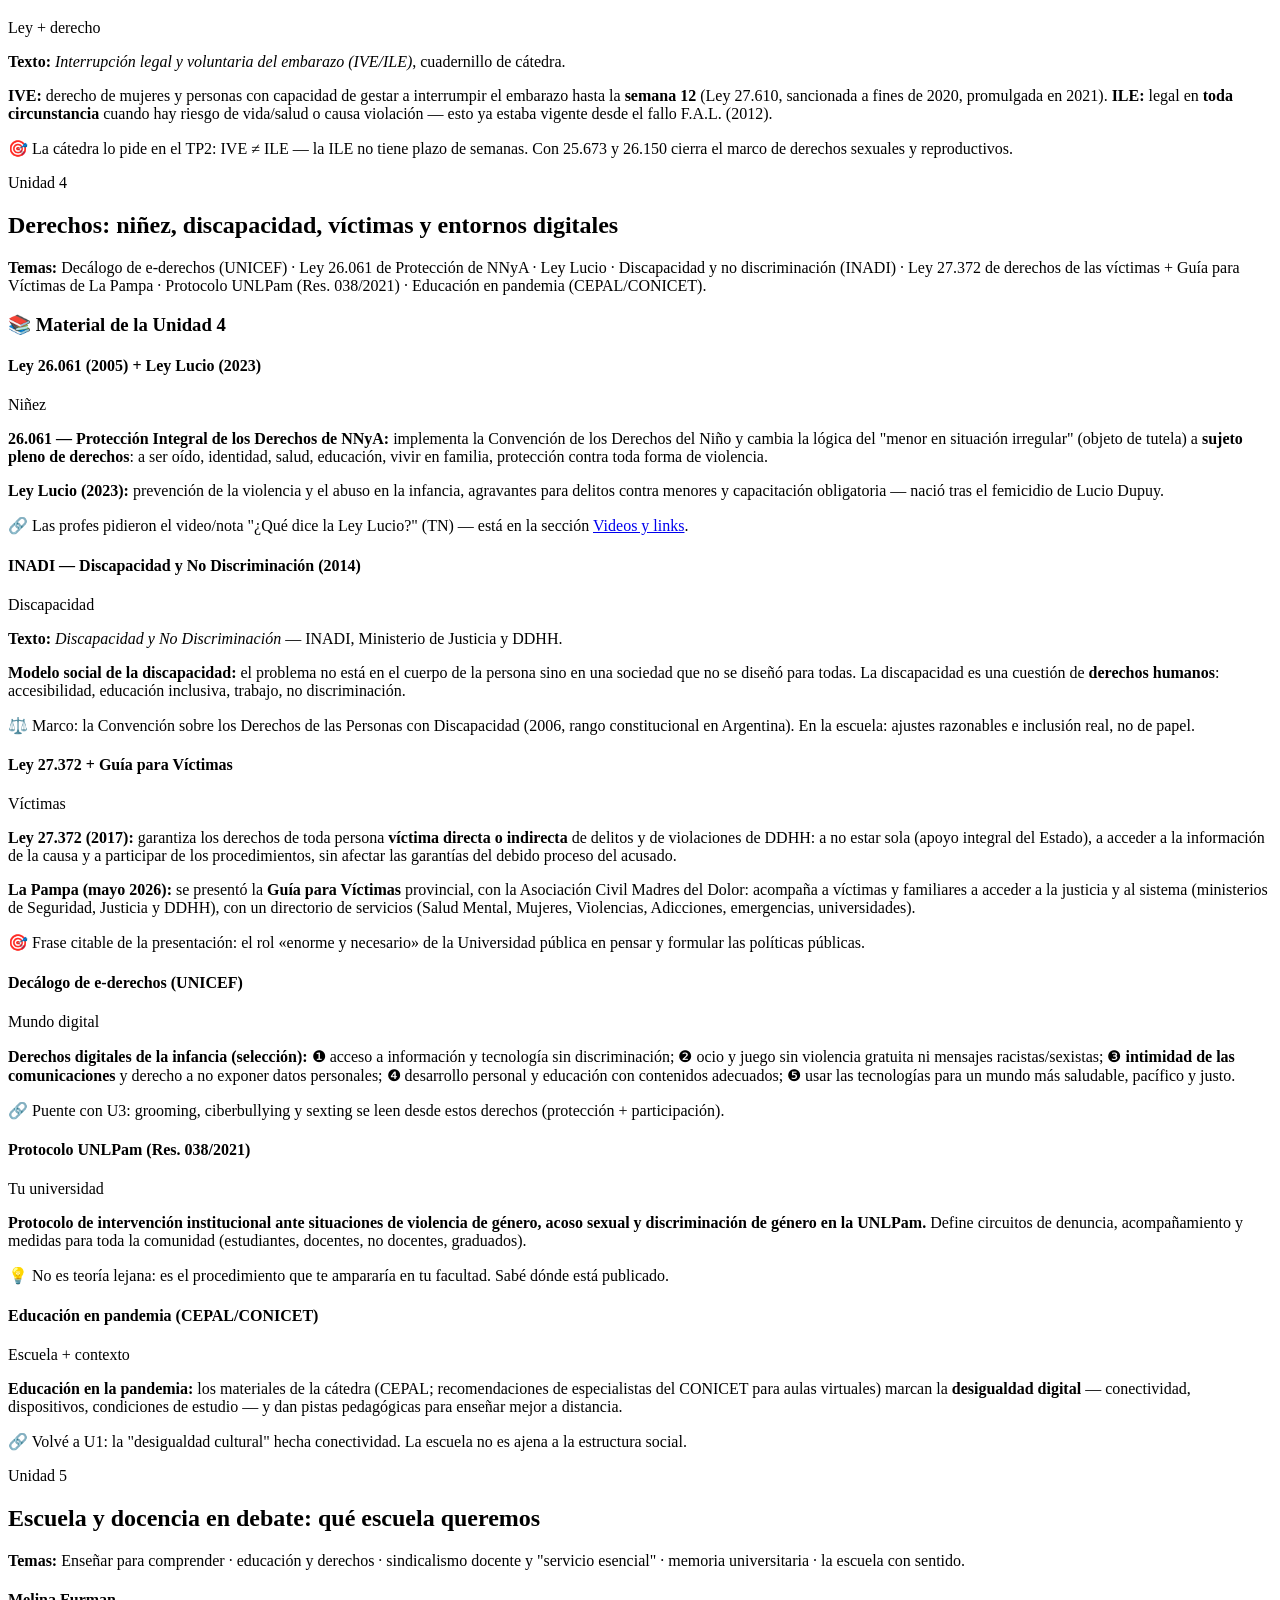
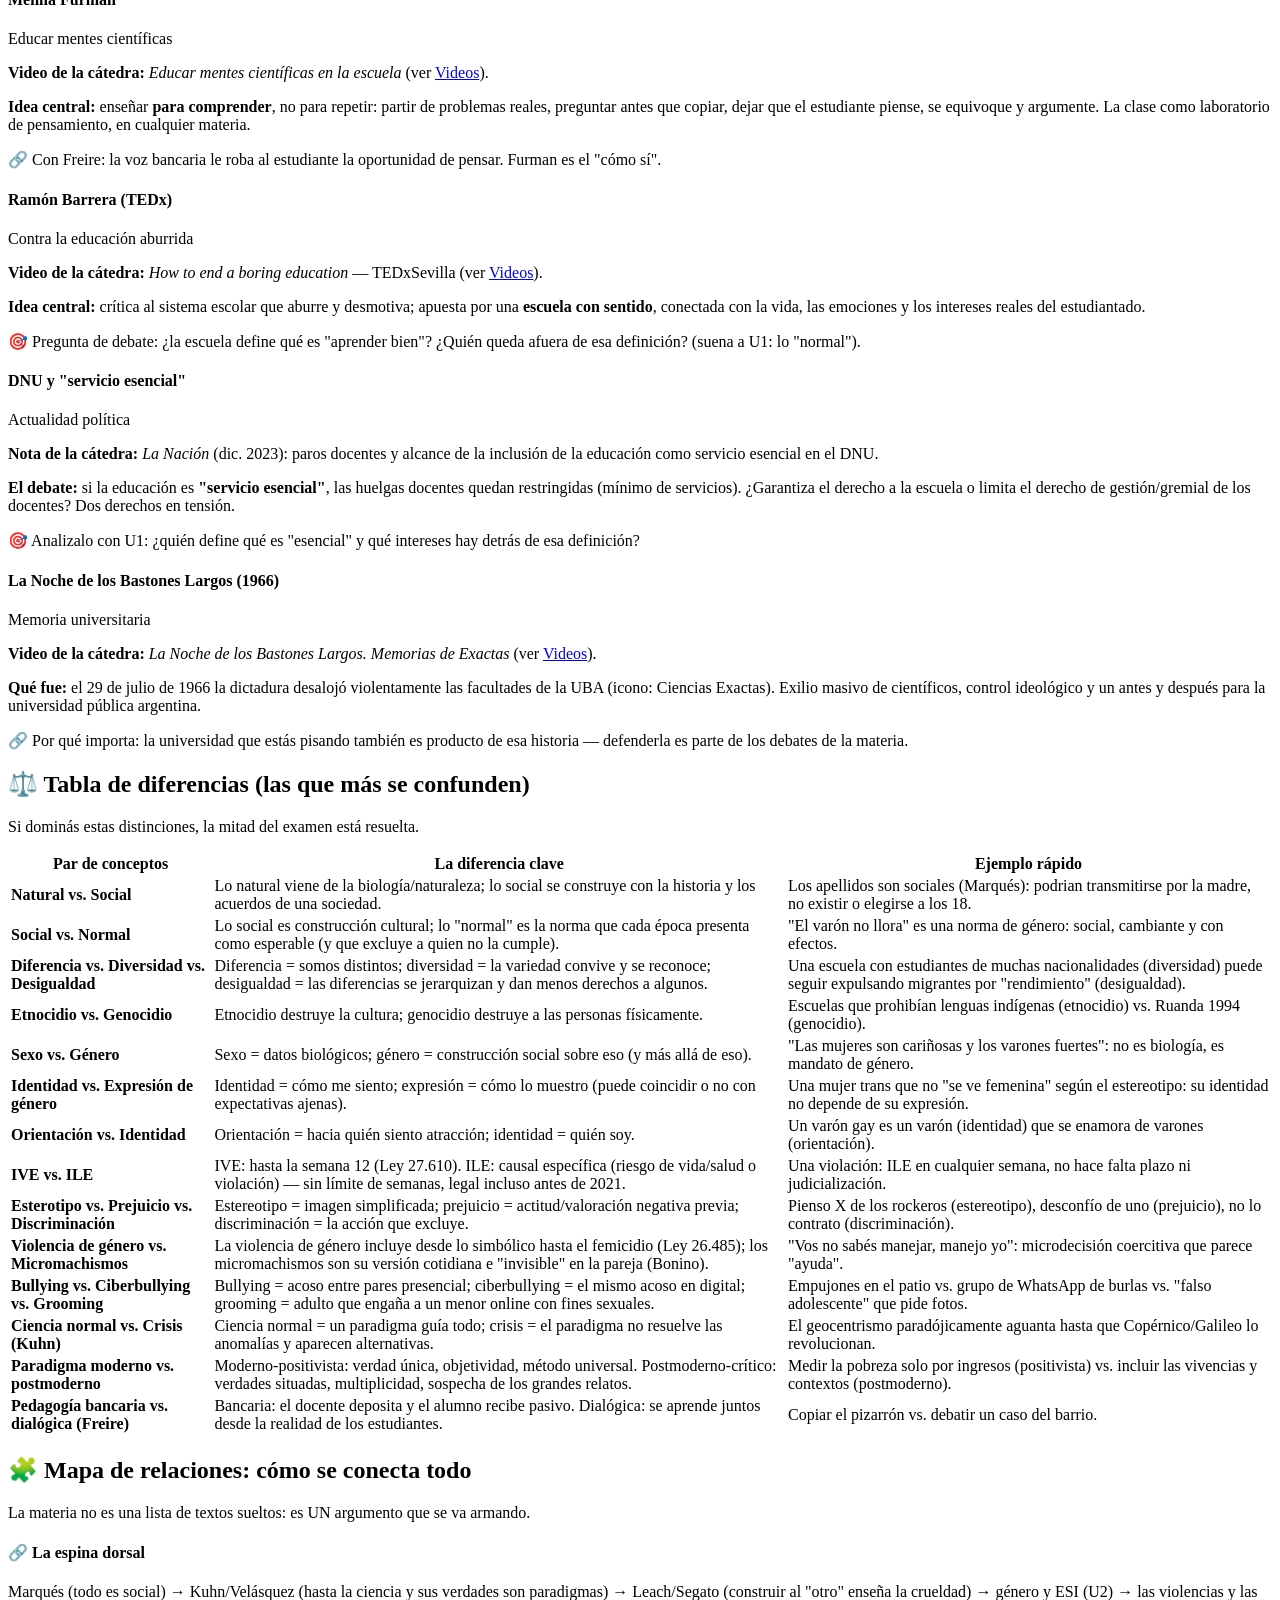
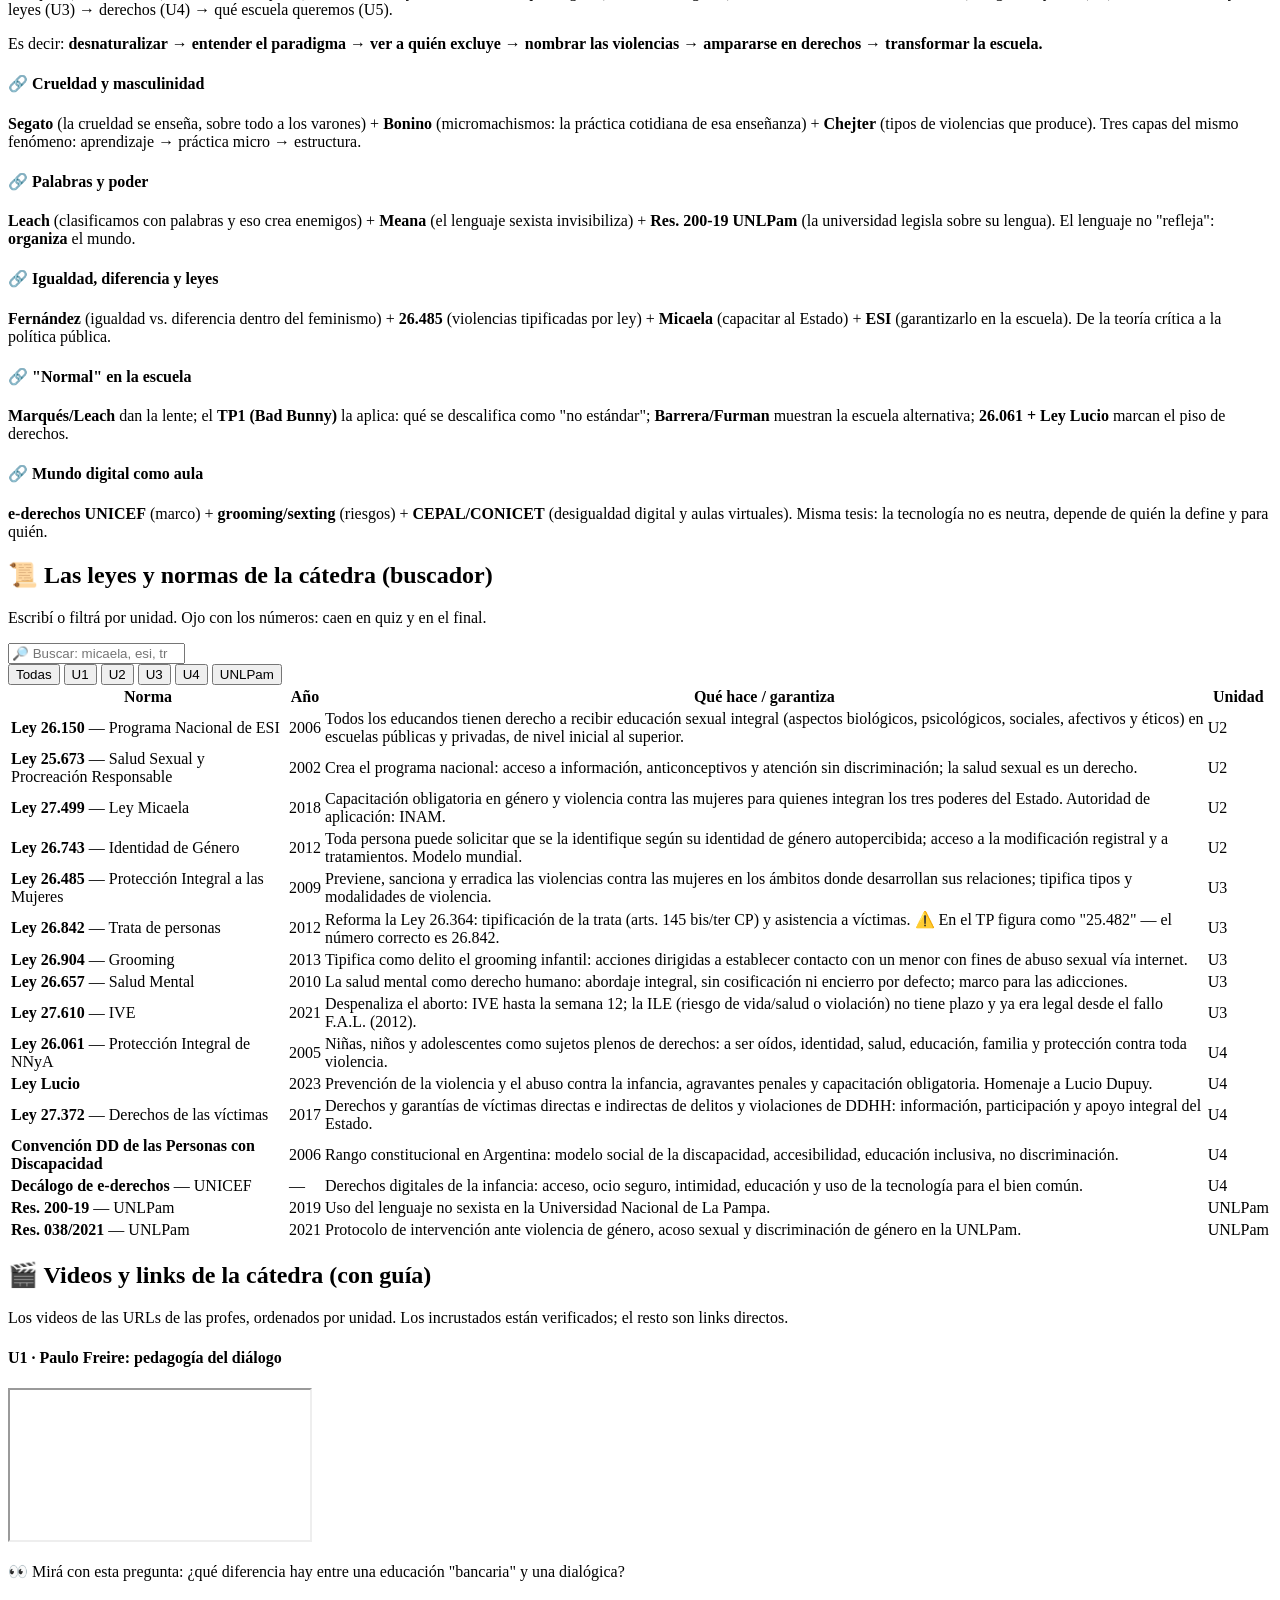
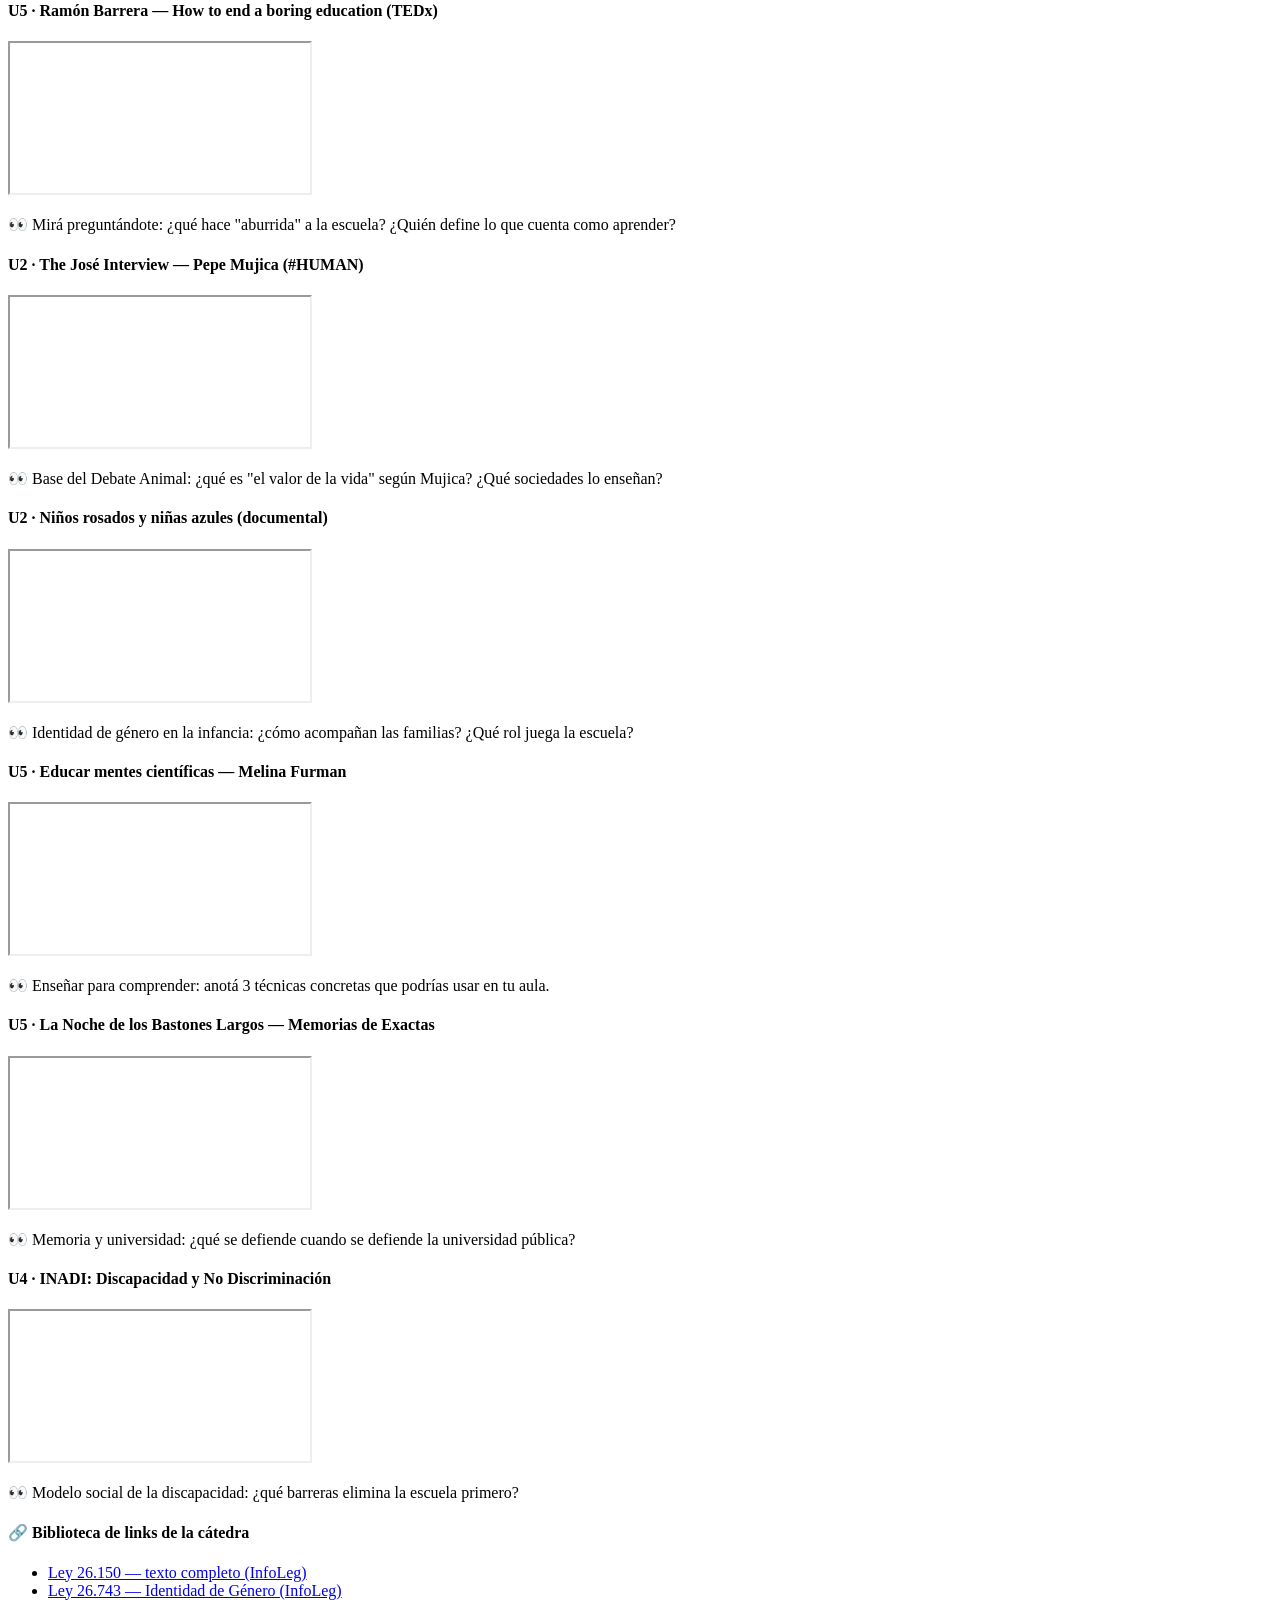
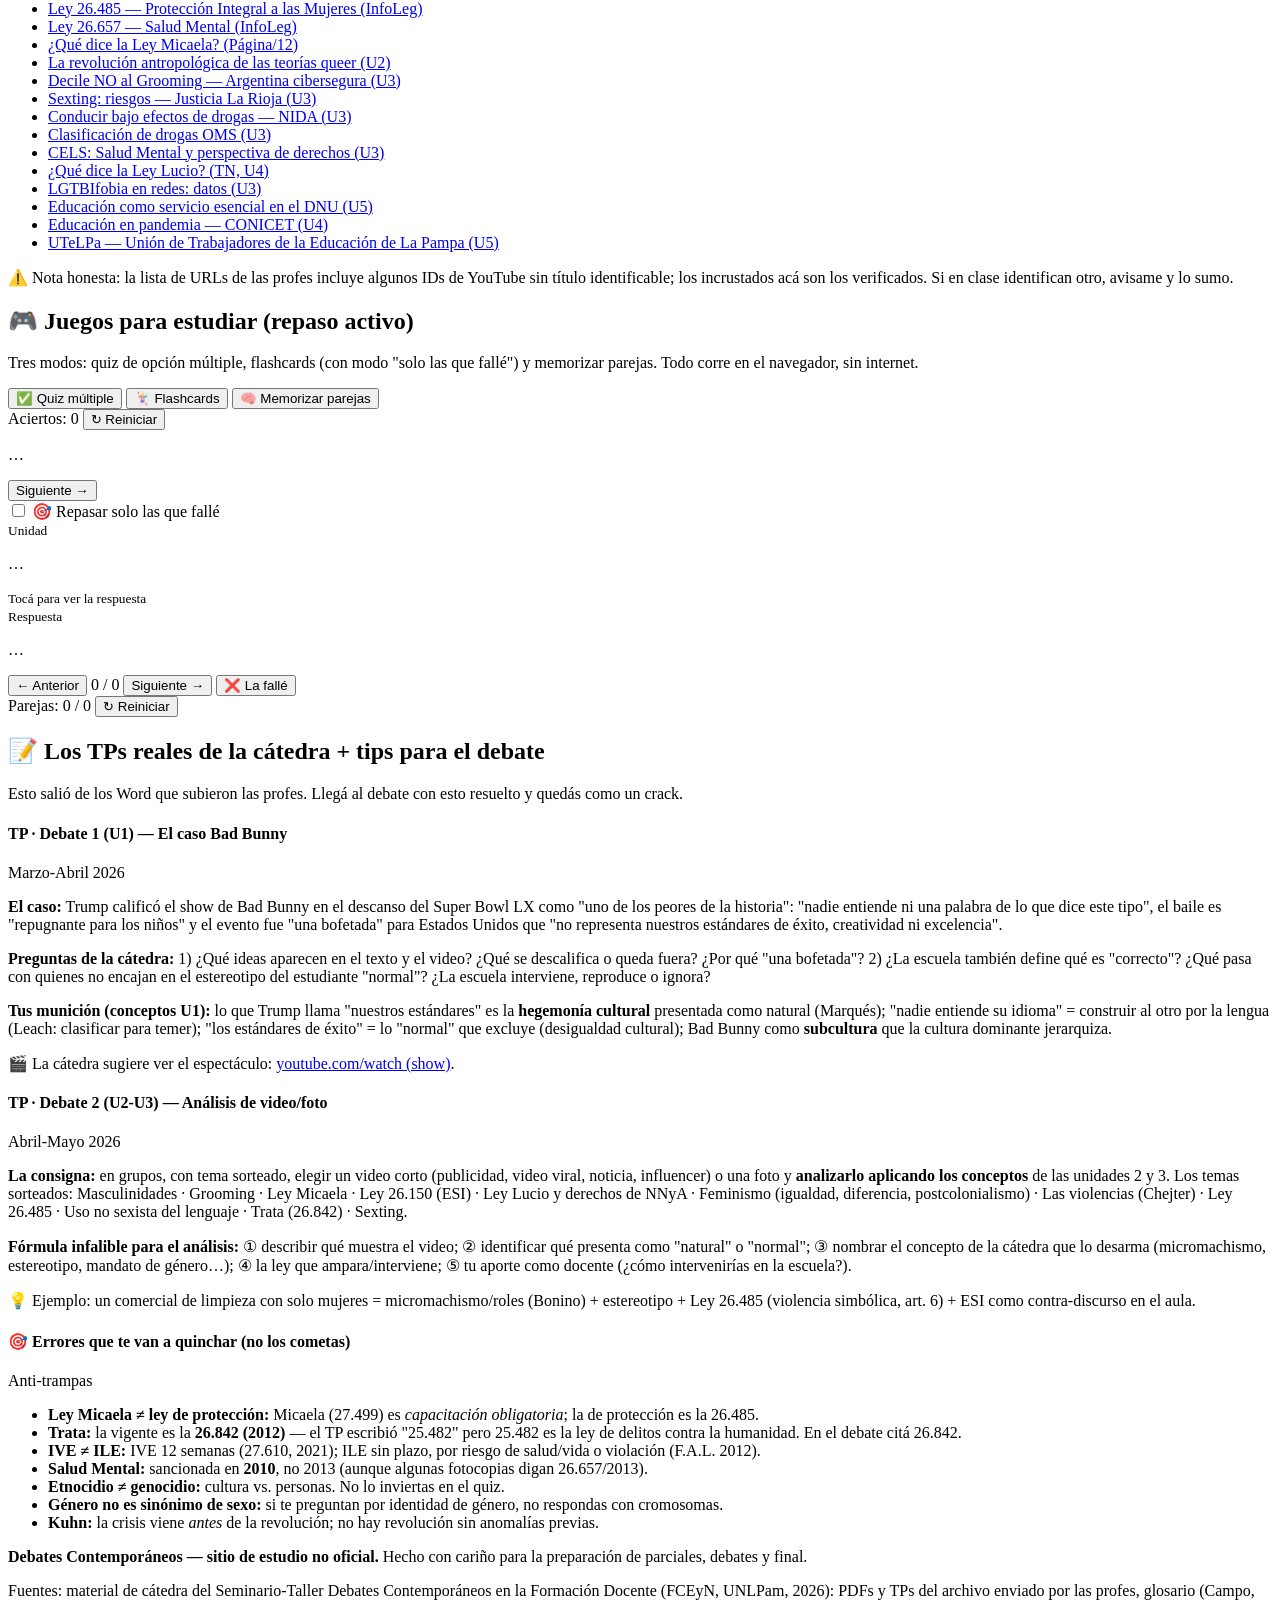
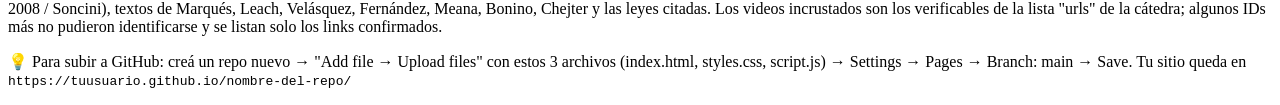
==== commit b4fe8bbe: "Rename index (3).html to index.html" ====
--- a/index.html
+++ b/index.html
@@ -1,228 +1,597 @@
 <!DOCTYPE html>
 <html lang="es">
 <head>
-    <meta charset="UTF-8">
-    <meta name="viewport" content="width=device-width, initial-scale=1.0">
-    <title>Estudio - Debates Contemporáneos</title>
-    <link rel="stylesheet" href="style.css">
-    <link href="https://cdnjs.cloudflare.com/ajax/libs/font-awesome/6.0.0/css/all.min.css" rel="stylesheet">
+<meta charset="UTF-8">
+<meta name="viewport" content="width=device-width, initial-scale=1.0">
+<title>Debates Contemporáneos — Sitio de estudio | UNLPam</title>
+<meta name="description" content="Sitio de estudio interactivo para Seminario-Taller Debates Contemporáneos en la Formación Docente (UNLPam). Autores, conceptos, leyes, videos, quiz y juegos.">
+<link rel="stylesheet" href="styles.css">
 </head>
 <body>
-    <div class="app-container">
-        <!-- BARRA LATERAL (NAVEGACIÓN) -->
-        <aside class="sidebar">
-            <h2><i class="fas fa-book-open"></i> Debates Final</h2>
-            <nav>
-                <button class="nav-btn active" data-target="unidad1">Unidad 1: Sociedad y Otredad</button>
-                <button class="nav-btn" data-target="unidad2">Unidad 2: ESI y Diversidad</button>
-                <button class="nav-btn" data-target="unidad3">Unidad 3: Violencias y Salud</button>
-                <button class="nav-btn" data-target="autores">Glosario de Autores</button>
-                <button class="nav-btn game-btn" data-target="juego"><i class="fas fa-gamepad"></i> Juego de Cartas</button>
-            </nav>
-        </aside>
-
-        <!-- CONTENIDO PRINCIPAL -->
-        <main class="content">
-            
-            <!-- UNIDAD 1 -->
-            <section id="unidad1" class="seccion activa">
-                <h1>Unidad 1: Sociedad, Cultura y Paradigmas</h1>
-                
-                <details class="tema-card" open>
-                    <summary>Lo Natural, lo Social y lo Normal (Vicent Marqués)</summary>
-                    <div class="tema-content">
-                        <p><strong>Josep Vicent Marqués ("No es natural"):</strong> Explica que casi todo lo que hacemos (cómo comemos, nuestros horarios, cómo nos vestimos) no está dictado por la biología (no es natural), sino que es una <strong>construcción social</strong>. Lo que consideramos "normal" es simplemente un acuerdo sociocultural de nuestra época. <em>Ejemplo de examen:</em> Comer es natural (necesidad biológica), pero qué comemos, a qué hora y con qué cubiertos es social.</p>
-                    </div>
-                </details>
-
-                <details class="tema-card">
-                    <summary>Alteridad y Otredad (Edmund Leach)</summary>
-                    <div class="tema-content">
-                        <p><strong>Edmund Leach ("Nosotros y los demás"):</strong> Analiza cómo los seres humanos clasificamos a quienes nos rodean para sentirnos seguros. Crea un sistema de distancias:</p>
-                        <ul>
-                            <li><strong>El Otro lejano/desconocido:</strong> No lo consideramos humano del todo, nos es indiferente o lo vemos como un animal salvaje (ej. tribus aisladas).</li>
-                            <li><strong>El Otro enemigo/cercano:</strong> Lo reconocemos como humano, pero es una amenaza a nuestro grupo (ej. xenofobia en las fronteras, nacionalismos).</li>
-                            <li><strong>El Otro próximo:</strong> Es parte de nuestro entorno pero diferente, a menudo subordinado (ej. minorías, clases bajas).</li>
-                        </ul>
-                    </div>
-                </details>
-
-                <details class="tema-card">
-                    <summary>Pedagogía de la Crueldad (Rita Segato)</summary>
-                    <div class="tema-content">
-                        <p><strong>Rita Segato:</strong> Afirma que el capitalismo y el patriarcado nos "entrenan" (pedagogía) para cosificar la vida humana y perder la empatía. Nos acostumbramos a ver el cuerpo de las mujeres y de los vulnerables como "cosas" o territorios de conquista. Propone la <strong>Contrapedagogía de la crueldad</strong>: rescatar la empatía, el vínculo, lo comunitario y el cuidado mutuo como formas de resistencia política.</p>
-                    </div>
-                </details>
-
-                <details class="tema-card">
-                    <summary>Estadios Científicos y Paradigmas (Thomas Kuhn)</summary>
-                    <div class="tema-content">
-                        <p><strong>Thomas Kuhn:</strong> La ciencia no avanza de forma lineal, sino por rupturas. Un <strong>Paradigma</strong> es un modelo o visión del mundo aceptado en una época. Cuando el paradigma ya no puede explicar nuevos problemas, entra en <strong>crisis</strong> y ocurre una <strong>revolución científica</strong> que impone un nuevo paradigma (Ej: pasar del paradigma tutelar de menores al paradigma de los Derechos Humanos).</p>
-                    </div>
-                </details>
-            </section>
-
-            <!-- UNIDAD 2 -->
-            <section id="unidad2" class="seccion">
-                <h1>Unidad 2: ESI, Género y Diversidades</h1>
-                
-                <details class="tema-card" open>
-                    <summary>Diferencias Clave: Sexo, Identidad, Expresión y Orientación</summary>
-                    <div class="tema-content">
-                        <p>Basado en el esquema de la cátedra (Cerebro, Corazón, Genitales, Apariencia):</p>
-                        <ul>
-                            <li><strong>Sexo Biológico (Genitales/Cromosomas):</strong> Características físicas y mensurables con las que nacemos (Macho, Hembra, Intersexual).</li>
-                            <li><strong>Identidad de Género (Cerebro):</strong> Es la vivencia interna e individual del género tal como cada persona la siente. Puede corresponder o no con el sexo asignado al nacer.</li>
-                            <li><strong>Expresión de Género (Apariencia):</strong> Cómo nos mostramos al mundo (ropa, comportamiento, nombre).</li>
-                            <li><strong>Orientación Sexual (Corazón):</strong> Hacia quién sentimos atracción física, erótica y afectiva (Heterosexual, Homosexual, Bisexual, Pansexual, Asexual).</li>
-                        </ul>
-                    </div>
-                </details>
-
-                <details class="tema-card">
-                    <summary>Cisgénero vs Transgénero y Hegemonía</summary>
-                    <div class="tema-content">
-                        <p><strong>Cisgénero:</strong> Persona cuya identidad de género coincide con su fenotipo sexual asignado al nacer (Ej: nace con vulva y se identifica como mujer).</p>
-                        <p><strong>Poder Hegemónico y Androcentrismo:</strong> La sociedad occidental impone una hegemonía (dominio cultural) <em>heteronormativa y androcéntrica</em> (el hombre blanco, heterosexual y cisgénero como medida de todas las cosas). Esto genera sexismo y desigualdad hacia las mujeres y disidencias.</p>
-                        <p><strong>Significado Bandera LGBT+ (creada por Gilbert Baker en 1978):</strong> 
-                        Rojo (Vida), Naranja (Salud), Amarillo (Luz del sol), Verde (Naturaleza), Turquesa (Magia/Arte), Azul/Índigo (Serenidad), Violeta (Espíritu).</p>
-                    </div>
-                </details>
-
-                <details class="tema-card">
-                    <summary>Marco Legal (Leyes Fundamentales)</summary>
-                    <div class="tema-content">
-                        <ul>
-                            <li><strong>Ley N° 26.150 (ESI - 2006):</strong> Derecho a recibir educación sexual integral, científica y laica en todas las escuelas (públicas y privadas).</li>
-                            <li><strong>Ley N° 27.499 (Ley Micaela - 2018):</strong> Capacitación obligatoria en temática de género y violencia contra las mujeres para todas las personas que se desempeñen en los tres poderes del Estado.</li>
-                            <li><strong>Ley N° 26.743 (Identidad de Género):</strong> Toda persona tiene derecho al reconocimiento de su identidad de género, al libre desarrollo conforme a ella y a ser tratada de acuerdo a la misma.</li>
-                        </ul>
-                    </div>
-                </details>
-            </section>
-
-            <!-- UNIDAD 3 -->
-            <section id="unidad3" class="seccion">
-                <h1>Unidad 3: Violencias, Grooming y Salud Mental</h1>
-
-                <details class="tema-card" open>
-                    <summary>Los Micromachismos (Luis Bonino)</summary>
-                    <div class="tema-content">
-                        <p>Son prácticas de violencia en la vida cotidiana, sutiles e invisibilizadas, que los varones realizan para mantener el dominio y superioridad sobre las mujeres. Se dividen en 4 tipos:</p>
-                        <ol>
-                            <li><strong>Utilitarios:</strong> Forzar a la mujer a hacerse cargo del cuidado (hogar, hijos) "aprovechando" sus supuestas capacidades femeninas. El varón se desentiende.</li>
-                            <li><strong>Encubiertos:</strong> Ocultan su objetivo de dominio. Paternalismo, manipulación emocional, "hacerse el tonto", generar dudas en la mujer sobre su propia cordura (gaslighting).</li>
-                            <li><strong>Coercitivos:</strong> Uso de la fuerza psicológica o económica para retener poder. Control del dinero, control del espacio (ocupar toda la casa), control del tiempo de ella, exigencias abusivas.</li>
-                            <li><strong>De Crisis:</strong> Ocurren cuando la mujer empieza a empoderarse o rebelarse. El varón finge ser la víctima ("te estás volviendo loca", "me dejas de lado"), promete cambiar falsamente, o amenaza con irse.</li>
-                        </ol>
-                    </div>
-                </details>
-
-                <details class="tema-card">
-                    <summary>Acoso y Violencia Digital</summary>
-                    <div class="tema-content">
-                        <ul>
-                            <li><strong>Grooming:</strong> Delito donde un adulto crea un perfil falso o usa engaños en internet para ganar la confianza de un niño, niña o adolescente, con el fin de obtener material sexual (fotos/videos) y luego extorsionarlo.</li>
-                            <li><strong>Ciberbullying:</strong> Acoso hostil, repetido y sistemático a través de medios digitales entre pares (adolescentes). Al ser en internet, la víctima no tiene un "refugio" ni siquiera en su casa.</li>
-                            <li><strong>Sexting y Pornovenganza:</strong> El sexting (enviar fotos íntimas consentidas) es una práctica de la sexualidad digital. El delito ocurre en la <em>difusión no consentida</em> de ese material (pornovenganza) para humillar a la víctima (generalmente mujeres).</li>
-                        </ul>
-                    </div>
-                </details>
-
-                <details class="tema-card">
-                    <summary>Salud Mental y Prevención del Suicidio</summary>
-                    <div class="tema-content">
-                        <ul>
-                            <li><strong>Ley Nacional de Salud Mental (N° 26.657):</strong> El padecimiento mental NO es un estado inmodificable. Se debe atender en hospitales generales (prohibición de crear nuevos manicomios). Las adicciones deben abordarse como políticas de salud mental, no de seguridad.</li>
-                            <li><strong>Suicidio (Ley 27.130 y estadísticas):</strong> El suicidio es una de las principales causas de muerte adolescente. Hay una fuerte <strong>masculinización del riesgo</strong>: los varones se suicidan mucho más porque el mandato de masculinidad ("los hombres no lloran") les impide pedir ayuda frente al dolor emocional.</li>
-                            <li><em>Mito vs Realidad:</em> Hablar de suicidio NO incita a hacerlo. Hablar responsablemente y escuchar previene y salva vidas.</li>
-                            <li><strong>Guía para Víctimas (La Pampa):</strong> Articulación entre Madres del Dolor y el gobierno provincial para dar contención psicológica y jurídica inmediata tras hechos violentos.</li>
-                        </ul>
-                    </div>
-                </details>
-            </section>
-
-            <!-- AUTORES -->
-            <section id="autores" class="seccion">
-                <h1>Glosario Rápido de Autores</h1>
-                <div class="autores-grid">
-                    <div class="autor-card">
-                        <h3>Vicent Marqués</h3>
-                        <p>Desnaturalización de la vida cotidiana. Lo que llamamos "normal" es un acuerdo social arbitrario.</p>
-                    </div>
-                    <div class="autor-card">
-                        <h3>Edmund Leach</h3>
-                        <p>Clasificación de la Otredad. Cómo la sociedad inventa al "Otro" para justificar el dominio o el miedo.</p>
-                    </div>
-                    <div class="autor-card">
-                        <h3>Rita Segato</h3>
-                        <p>Contrapedagogías de la crueldad. El mandato de masculinidad y cómo el capitalismo nos vuelve insensibles.</p>
-                    </div>
-                    <div class="autor-card">
-                        <h3>Luis Bonino</h3>
-                        <p>Creador del concepto de "Micromachismos" (utilitarios, encubiertos, coercitivos y de crisis).</p>
-                    </div>
-                    <div class="autor-card">
-                        <h3>Silvia Chejter</h3>
-                        <p>Tipos y modalidades de violencia. Violencia simbólica como base de la pirámide de la violencia de género.</p>
-                    </div>
-                    <div class="autor-card">
-                        <h3>Thomas Kuhn</h3>
-                        <p>Paradigmas científicos, crisis y revolución científica en la forma de entender el mundo.</p>
-                    </div>
-                </div>
-            </section>
-
-            <!-- JUEGO DE CARTAS -->
-            <section id="juego" class="seccion">
-                <div class="game-header">
-                    <h1>Proyecto Final: Narrativas Escolares</h1>
-                    <p>Seleccioná un personaje. En cada problema, elegí una carta de acción para avanzar. Tus decisiones impactan en su trayectoria.</p>
-                </div>
-                
-                <!-- Selección de Personaje -->
-                <div id="seleccion-personaje" class="character-selection">
-                    <div class="character-card" onclick="iniciarJuego('fatima')">
-                        <h3>Fátima (16)</h3>
-                        <p>Migrante paraguaya. Asiste a un colegio secundario público en Santa Rosa, La Pampa.</p>
-                        <span class="tag">Xenofobia</span> <span class="tag">Exclusión</span>
-                    </div>
-                    <div class="character-card" onclick="iniciarJuego('martina')">
-                        <h3>Martina (17)</h3>
-                        <p>Asiste a un colegio privado de élite en Santa Rosa. Entorno de alto poder adquisitivo.</p>
-                        <span class="tag">Grooming</span> <span class="tag">Micromachismos</span>
-                    </div>
-                    <div class="character-card" onclick="iniciarJuego('lautaro')">
-                        <h3>Lautaro (15)</h3>
-                        <p>Asiste a un colegio en un barrio periférico marginado del conurbano bonaerense.</p>
-                        <span class="tag">Salud Mental</span> <span class="tag">Violencia Física</span>
-                    </div>
-                </div>
-
-                <!-- Escenario del Juego (Cartas) -->
-                <div id="escenario-juego" class="game-stage oculto">
-                    <h2 id="personaje-nombre"></h2>
-                    <div class="historia-container">
-                        <p id="historia-texto" class="historia-texto"></p>
-                    </div>
-                    
-                    <div id="cartas-container" class="cartas-grid">
-                        <!-- Las cartas se generan por JS -->
-                    </div>
-
-                    <div id="consecuencia-container" class="consecuencia-box oculto">
-                        <h3>Consecuencia de tu decisión:</h3>
-                        <p id="consecuencia-texto"></p>
-                        <div class="teoria-box">
-                            <strong><i class="fas fa-book"></i> Dato Teórico / Legal:</strong>
-                            <p id="teoria-texto"></p>
-                        </div>
-                        <button id="btn-continuar" class="btn-primary" onclick="avanzarEscenario()">Siguiente Problema</button>
-                    </div>
-                </div>
-            </section>
-        </main>
-    </div>
-    <script src="script.js"></script>
+
+<header class="topbar">
+  <div class="brand">
+    <span class="logo">DC</span>
+    <div><strong>Debates Contemporáneos</strong><small>Seminario-Taller · Formación Docente · UNLPam</small></div>
+  </div>
+  <nav class="nav" id="mainNav">
+    <a href="#inicio">Inicio</a>
+    <a href="#unidad1">U1</a>
+    <a href="#unidad2">U2</a>
+    <a href="#unidad3">U3</a>
+    <a href="#unidad4">U4</a>
+    <a href="#unidad5">U5</a>
+    <a href="#diferencias">Diferencias</a>
+    <a href="#relaciones">Relaciones</a>
+    <a href="#leyes">Leyes</a>
+    <a href="#videos">Videos</a>
+    <a href="#juegos">Juegos</a>
+    <a href="#tips">TPs y Tips</a>
+  </nav>
+  <button class="burger" id="burger" aria-label="Abrir menú">☰</button>
+</header>
+
+<!-- ================= HERO ================= -->
+<section class="hero" id="inicio">
+  <div class="hero-inner">
+    <p class="kicker">Tu misión: dejar de leer "nada" 😄 → leer todo, pero jugando</p>
+    <h1>Lo que parece <em>natural</em>… <span>no lo es.</span></h1>
+    <p class="lead">Esta materia te entrena para mirar con lentes antropológicos la escuela y la sociedad: ¿por qué hacemos lo que hacemos? ¿Quién define qué es "normal"? ¿Cómo aprendemos (sin querer) la violencia y la desigualdad? Acá tenés <strong>todo el programa explicado desde cero</strong>: autores, conceptos, leyes, videos, relaciones entre ideas y <strong>juegos para memorizar</strong>.</p>
+    <div class="hero-cta">
+      <a class="btn primary" href="#plan">🚀 Cómo empezar a estudiar</a>
+      <a class="btn ghost" href="#juegos">🎮 Ir directo a los juegos</a>
+    </div>
+    <div class="hero-stats">
+      <div><b>5</b><span>unidades con material</span></div>
+      <div><b>10+</b><span>autores clave</span></div>
+      <div><b>13</b><span>leyes y normas</span></div>
+      <div><b>3</b><span>juegos interactivos</span></div>
+    </div>
+  </div>
+</section>
+
+<!-- ================= PLAN DE ESTUDIO ================= -->
+<section class="section" id="plan">
+  <h2 class="sec-title">🧭 Cómo estudiar esta materia (si no leíste nada)</h2>
+  <p class="sec-sub">Plan de choque en 5 pasos, pensado para llegar a los debates y al final sin sufrir.</p>
+  <div class="grid cols-3">
+    <div class="card step"><span class="num">1</span><h3>Entendé la lógica de la materia</h3><p>Todo arranca con una idea: <b>lo que llamamos "natural" es social</b> (Marqués). Desde ahí se leen el género, la violencia, la escuela y las leyes. Si entendés esa palanca, todo lo demás se encadena.</p></div>
+    <div class="card step"><span class="num">2</span><h3>Unidad 1 = los cimientos</h3><p>Aprendé a distinguir <b>natural / social / normal</b>, qué es la <b>otredad</b>, los <b>estereotipos</b> y los <b>paradigmas</b> (Kuhn). Es la caja de herramientas para el resto de las unidades.</p></div>
+    <div class="card step"><span class="num">3</span><h3>Unidades 2 y 3 = el corazón</h3><p>Sexo, género, ESI, feminismos (U2) y las violencias + leyes (U3). Son las unidades del <b>Debate 2</b> (TP2) y caen seguro en el final.</p></div>
+    <div class="card step"><span class="num">4</span><h3>Unidades 4 y 5 = derechos y escuela</h3><p>Niñez, discapacidad, víctimas, e-derechos y el protocolo UNLPam (U4). Después: enseñanza, evaluación y la escuela en debate (U5).</p></div>
+    <div class="card step"><span class="num">5</span><h3>Repasá jugando</h3><p>Usá el <a href="#juegos">quiz</a> y las <a href="#juegos">flashcards</a> hasta tener 100%. Las flashcards tienen modo "solo las que fallé".</p></div>
+    <div class="card step"><span class="num">★</span><h3>Vas a los debates con munición</h3><p>Mirá la sección <a href="#tips">TPs y Tips</a>: te dejé las consignas reales del Debate 1 (caso Bad Bunny) y del Debate 2 (análisis de video/foto) con ideas para aportar.</p></div>
+  </div>
+</section>
+
+<!-- ================= UNIDAD 1 ================= -->
+<section class="section unit" id="unidad1">
+  <div class="unit-head" style="--u:#7c5cff">
+    <span class="unit-badge">Unidad 1</span>
+    <h2>Sociedad, cultura y paradigmas: los cimientos</h2>
+    <p><b>Temas:</b> Sociedad, Cultura, Subculturas · diferencia/diversidad/desigualdad cultural · lo "normal", lo social y lo natural · Estereotipos · Alteridad-Otredad · Paradigma positivista-moderno vs. posturas postmodernas-críticas-decoloniales · Contrapedagogía de la crueldad.</p>
+  </div>
+
+  <h3 class="sub-title">📌 Conceptos base (glosario de cátedra — Campo, 2008)</h3>
+  <div class="accordion" data-unit="u1">
+    <details><summary>🌍 Alteridad / Otredad</summary><div><p>Relación con el "otro": el mundo está lleno de otros, y <b>la conciencia del otro me permite descubrir mi propia identidad</b>. Construimos la idea del "otro" y, en ese juego, nos construimos a nosotros mismos (mismidad ↔ otredad).</p><p class="note">💡 Ojo: el "otro" genera <b>fascinación y rechazo</b> a la vez. Ejemplo de la cátedra: muchos migrantes, al llegar a un ambiente distinto u hostil, <em>redescubren</em> sus raíces y valoran más su lugar de origen.</p></div></details>
+    <details><summary>🏷️ Estereotipo</summary><div><p>Ideas prejuiciosas (generalmente negativas) respecto de un grupo: dejan una <b>imagen simplista</b> de personas, grupos, instituciones o culturas.</p><p class="note">Ejemplo de la cátedra: "todo rockero es borracho, drogadicto y satánico".</p></div></details>
+    <details><summary>👥 Etnia y Etnicidad</summary><div><p><b>Etnia:</b> identificación de un grupo que comparte vínculos territoriales, culturales, fenotípicos, de valores, creencias y conciencia histórica. Es <b>dinámica</b>, cambia con el tiempo. Hoy se prefiere al desacreditado término "raza".</p><p><b>Etnicidad:</b> identificarse o sentirse parte de un grupo étnico (y a veces excluir a otros por esa afiliación).</p></div></details>
+    <details><summary>⚖️ Etnocidio · Genocidio · Raza · Racismo</summary><div><p><b>Etnocidio:</b> destrucción de la <b>cultura</b> de un grupo étnico por un grupo dominante (la gente vive, su cultura no).</p><p><b>Genocidio:</b> eliminación <b>física</b> deliberada de un grupo mediante asesinato en masa (ej.: Hitler con los judíos; Ruanda 1994, hutus vs tutsis).</p><p><b>Raza:</b> grupo étnico al que se asume una base biológica — la antropología cultural ya <b>no usa</b> el término (queda apto para especies animales).</p><p><b>Racismo:</b> jerarquizar y discriminar personas a partir de esa supuesta "raza".</p></div></details>
+    <details><summary>🎭 Diferencia · Diversidad · Desigualdad cultural</summary><div><p><b>Diferencia:</b> somos distintos (hablar, comer, creer, vestir). <b>Diversidad:</b> esa variedad convive y se reconoce en un mismo espacio. <b>Desigualdad:</b> cuando esas diferencias se ordenan jerárquicamente y algunos acceden menos a derechos, recursos o reconocimiento.</p><p class="note">La escuela suele "celebrar la diversidad" pero convivir con la desigualdad: ahí está el debate.</p></div></details>
+    <details><summary>🧪 Lo natural · lo social · lo normal</summary><div><p><b>Natural:</b> dado por la biología o la naturaleza. <b>Social:</b> producido por la sociedad y la historia (convención, costumbre, acuerdo sociocultural). <b>Normal:</b> la norma que en cada época y lugar se presenta como "lo esperable".</p><p class="note">Trampa clásica: presentar lo social como natural para naturalizarlo ("es así, siempre fue así"). Toda la materia gira en torno a desarmar eso.</p></div></details>
+    <details><summary>🏫 Sociedad · Cultura · Subcultura</summary><div><p><b>Sociedad:</b> red de relaciones sociales en la que vivimos. <b>Cultura:</b> todo lo que esa sociedad produce y transmite (sentidos, prácticas, objetos) — se aprende, no se hereda biológicamente. <b>Subcultura:</b> grupos dentro de la sociedad con rasgos propios (estéticas, gustos, códigos) que comparten la cultura mayor sin dejar de pertenecer a ella.</p></div></details>
+  </div>
+
+  <h3 class="sub-title">📚 Los autores de la Unidad 1</h3>
+  <div class="grid cols-2">
+    <article class="card author">
+      <div class="a-head"><h4>Vincent Marqués</h4><span class="chip">Lo natural no existe (como nos lo cuentan)</span></div>
+      <p class="src"><b>Texto:</b> <em>No es natural. Para una sociología de la vida cotidiana</em> (1982), cap. 1: "Uno, casi todo podría ser de otra manera".</p>
+      <p><b>Idea central:</b> casi todo en la vida cotidiana —nombres, apellidos, horarios, modales, roles— parece "natural" pero es <b>convención social</b>: podría ser de otra manera. Lo demuestra con el día de don Josep Timoneda: hasta su <em>nombre</em> (un santo católico + apellido del padre + apellido de la madre) es costumbre, no naturaleza.</p>
+      <p><b>Pero cuidado:</b> decir "son costumbres" no significa que sean azar — nos reenvían a los <b>datos fundamentales de la sociedad</b> (jerarquías, poder). Frase clave: <em>"veamos si es bueno o no, porque natural no es"</em>.</p>
+      <p class="note">🎯 TP1: define natural/social/normal con un ejemplo propio. Tarea 1: definir cada concepto; Tarea 2: un ejemplo desarrollado (ej.: los apellidos se heredan por convención, no por biología).</p>
+    </article>
+
+    <article class="card author">
+      <div class="a-head"><h4>Edmund Leach</h4><span class="chip">Nosotros y los demás</span></div>
+      <p class="src"><b>Texto:</b> <em>Nosotros y los demás</em>, en <em>Un mundo en explosión</em> (Anagrama, 1967).</p>
+      <p><b>Idea central:</b> la violencia humana <b>no es instinto</b>. En el reino animal la agresión es ritual y hacia afuera; los humanos nos matamos entre nosotros. ¿Por qué? Porque <b>usamos las palabras para clasificar</b>: convertimos a quienes se comportan distinto en "otros" — como si fueran especies distintas — y entonces <b>los tememos y los atacamos</b>.</p>
+      <p><b>Claves extra:</b> critica la familia nuclear aislada (fuente de soledad, miedo y violencia) y sostiene que creamos <b>barreras artificiales</b> entre "los que son como nosotros" y "los que no".</p>
+      <p class="note">🎯 TP1: describe 3 o 4 clasificaciones de otredad y un ejemplo por cada una (por lengua/etnia, por clase social, por género, por nacionalidad/apariencia…). Describilo bien: qué se excluye, cómo y con qué consecuencias.</p>
+    </article>
+
+    <article class="card author">
+      <div class="a-head"><h4>Thomas Kuhn <small>(apunte de cátedra — Soncini)</small></h4><span class="chip">Los estadios de la ciencia</span></div>
+      <p class="src"><b>Texto:</b> <em>Los estadios científicos, basados en las propuestas de Thomas Kuhn</em> (material de cátedra, UNLPam).</p>
+      <ol>
+        <li><b>Pre-ciencia:</b> no hay acuerdo único sobre cómo generar conocimiento; coexisten escuelas diversas (ej.: antigua Grecia, siglos III a.C.–III d.C.).</li>
+        <li><b>Ciencia normal:</b> un <b>único paradigma</b> guía la investigación — aspectos epistemológicos, teóricos, metodológicos, tecnológicos y éticos compartidos (ej.: Edad Media europea, paradigma científico-religioso, siglos XI–XV).</li>
+        <li><b>Crisis:</b> aparecen <b>anomalías</b> que el paradigma vigente no resuelve; una minoría empieza a dudar e innovar; hay tensiones por financiamiento, poder y visibilidad (ej.: siglos XVI–XVIII: Copérnico, Galileo, Tycho Brahe, Kepler).</li>
+        <li><b>Revolución científica:</b> la comunidad abandona el paradigma anterior y adhiere a uno nuevo (ej.: aceptación de la ciencia moderna-positivista, siglo XVIII).</li>
+        <li><b>Nueva ciencia normal:</b> se estabiliza el nuevo paradigma (ej.: modernidad positivista, siglos XIX–XX).</li>
+      </ol>
+      <p class="note">🔑 Idea fuerza: el conocimiento no crece solo acumulándose — cambia por <b>revoluciones paradigmáticas</b>.</p>
+    </article>
+
+    <article class="card author">
+      <div class="a-head"><h4>Adriana Velásquez</h4><span class="chip">De la modernidad a la postmodernidad</span></div>
+      <p class="src"><b>Texto:</b> <em>De la modernidad a la postmodernidad: una reflexión sobre la transición epistemológica en las ciencias y sus rastros en las ciencias sociales</em> (Teoría y Praxis N°29, 2016).</p>
+      <p><b>Idea central:</b> la ciencia vive hoy una <b>transición</b>: conviven un paradigma <b>dominante moderno</b> (positivista) y uno <b>emergente postmoderno</b> que se cuestionan mutuamente. Lo aplica a las ciencias sociales con el ejemplo del estudio de la <b>pobreza</b>.</p>
+      <p><b>Modernidad/positivismo:</b> verdad única, objetividad, método universal, progreso lineal. <b>Postmodernidad/crítica:</b> verdades situadas, subjetividad, multiperspectivismo, sospecha de los "grandes relatos".</p>
+      <p class="note">🔗 Engancha con Kuhn: la transición moderno→postmoderno sería nuestra "crisis/revolución" contemporánea. La cátedra lo llama: paradigma positivista-moderno vs. posturas postmodernas-críticas-decoloniales.</p>
+    </article>
+
+    <article class="card author">
+      <div class="a-head"><h4>Rita Segato</h4><span class="chip">Contrapedagogías de la crueldad</span></div>
+      <p class="src"><b>Texto:</b> <em>Contrapedagogías de la crueldad</em> (lectura obligatoria de la U1 — en el ZIP es un escaneo poco legible).</p>
+      <p><b>Idea central:</b> la crueldad <b>no nace, se enseña</b>: se aprende en la socialización (casa, calle, escuela, mandatos de masculinidad). Si la crueldad es pedagógica, puede <b>contra-enseñarse</b>: una educación que desarma los pedidos de dureza, especialmente sobre los varones.</p>
+      <p><b>Vínculo docente:</b> la escuela no es neutral — o reproduce la pedagogía de la crueldad o la interrumpe. Conecta con el "proyecto histórico de los vínculos" que nombra la cátedra.</p>
+      <p class="note">⚠️ Transparencia: el PDF escaneado de la cátedra es ilegible; esta síntesis sigue el encuadre que la cátedra hace del texto en el programa y el TP. Completá con la clase del profe.</p>
+    </article>
+
+    <article class="card author">
+      <div class="a-head"><h4>Paulo Freire</h4><span class="chip">Pedagogía del diálogo</span></div>
+      <p class="src"><b>Video de la cátedra:</b> <em>Paulo Freire: pedagogía del diálogo</em> (ver sección <a href="#videos">Videos</a>).</p>
+      <p><b>Idea central:</b> la educación puede ser <b>"bancaria"</b> (el docente deposita contenido en alumnos pasivos) o <b>dialógica / problematizadora</b> (se aprende dialogando desde la realidad de los estudiantes). Educar es un acto político: nunca es neutro.</p>
+      <p class="note">🔗 Es la cara "amable" de lo que Segato denuncia: la pedagogía puede ser del diálogo o de la crueldad — como futuro docente, vos elegís.</p>
+    </article>
+  </div>
+</section>
+
+<!-- ================= UNIDAD 2 ================= -->
+<section class="section unit" id="unidad2">
+  <div class="unit-head" style="--u:#ff5c8a">
+    <span class="unit-badge">Unidad 2</span>
+    <h2>Sexo, género y diversidad: construcciones culturales</h2>
+    <p><b>Temas:</b> ESI (Ley 26.150) · Ley Micaela (27.499) · lo natural/social/normal aplicado al cuerpo · Sexo y Género como construcciones · Identidad, Expresión y Orientación · Sexualidad · Androcentrismo y Sexismo · Feminismos · Poder hegemónico y simbólico · Corporalidades · Ley 25.673 de Salud Sexual · Lenguaje inclusivo / no sexista · La ESI y el colectivo docente.</p>
+  </div>
+
+  <h3 class="sub-title">🎡 La rueda de la cátedra: 6 conceptos que NO son lo mismo</h3>
+  <div class="grid cols-3">
+    <div class="card mini"><h4>🧬 Sexo biológico</h4><p>Caracteres biológicos: cromosomas, hormonas, gónadas, genitales. Hace referencia a lo biológico/anatómico.</p></div>
+    <div class="card mini"><h4>🌍 Género</h4><p><b>Construcción social y cultural</b> vinculada al sexo biológico: lo que cada sociedad espera de "ser mujer" o "ser varón". Cambia entre culturas y épocas.</p></div>
+    <div class="card mini"><h4>🪞 Identidad de género</h4><p>La <b>vivencia interna</b> del cuerpo tal como se lo siente, y de corresponderse con lo que se siente. No depende del sexo asignado al nacer.</p></div>
+    <div class="card mini"><h4>🎭 Expresión de género</h4><p>Cómo lo <b>muestro</b> al mundo: ropa, gestos, voz, roles, nombres. Puede o no coincidir con las expectativas de los demás.</p></div>
+    <div class="card mini"><h4>❤️ Orientación sexual</h4><p>La atracción <b>física, emocional, erótica y afectiva</b> hacia otras personas (hetero-, bi-, homo-, pansexual…).</p></div>
+    <div class="card mini"><h4>🚹🚺 Clasificación binaria</h4><p>"Hombre en celeste y mujer en rosa": binaria, heteronorma, <b>hegemónica en occidente</b> — cultural, no natural.</p></div>
+  </div>
+  <div class="card wide">
+    <h4>🅰️ LGBTTTIQA (grafía de la cátedra)</h4>
+    <p><b>L</b>esbiana · <b>G</b>ay · <b>B</b>isexual · <b>T</b>ransgénero · <b>T</b>ran<b>T</b>sexual · <b>T</b>ravesti · <b>I</b>ntersexual · <b>Q</b>ueer, y el <b>+</b> por las identidades que siguen apareciendo. Cada banda de la bandera arcoíris representa un valor; la bandera LGBTTTIQ+ se creó para tener una representación alegre de la diversidad.</p>
+    <p><b>Cisgénero</b> (neologismo de los estudios de género, origen alemán): persona cuya <b>identidad de género coincide con su fenotipo sexual</b>. Lo opuesto: <b>transgénero</b>.</p>
+  </div>
+
+  <h3 class="sub-title">📚 Autores y material de la Unidad 2</h3>
+  <div class="grid cols-2">
+    <article class="card author">
+      <div class="a-head"><h4>Ley 26.150 — ESI (2006)</h4><span class="chip">Ley + política pública</span></div>
+      <p><b>Programa Nacional de Educación Sexual Integral:</b> la ESI es un <b>derecho de todos los estudiantes</b> en todos los niveles y modalidades del sistema educativo. Es integral —biológica, psicológica, social, cultural y jurídica— y sus contenidos respetan la diversidad y la igualdad de oportunidades.</p>
+      <p class="note">🎯 La cátedra insiste: <b>la ESI es responsabilidad del colectivo docente</b> — no se delega, se forma para ejercerla.</p>
+    </article>
+
+    <article class="card author">
+      <div class="a-head"><h4>Ley 27.499 — Ley Micaela (2018)</h4><span class="chip">Ley</span></div>
+      <p><b>Capacitación obligatoria en género y violencia contra las mujeres</b> para todas las personas que integran los <b>tres poderes del Estado</b> (Ejecutivo, Legislativo y Judicial), en todos los niveles y jerarquías. Autoridad de aplicación: el <b>Instituto Nacional de las Mujeres</b>; las máximas autoridades de cada organismo garantizan las capacitaciones.</p>
+      <p class="note">💡 Nació en homenaje a Micaela García, asesinada en 2017: la idea es que quienes diseñan y aplican políticas entiendan las violencias.</p>
+    </article>
+
+    <article class="card author">
+      <div class="a-head"><h4>Josefina Fernández</h4><span class="chip">Feminismo: igualdad vs. diferencia</span></div>
+      <p class="src"><b>Texto:</b> <em>Feminismo, igualdad, diferencia y postcolonialismo</em> (2009).</p>
+      <p><b>Idea central:</b> cuenta la "crisis" del feminismo de los 80. El <b>feminismo igualitarista</b> pedía "los mismos derechos que el varón", pero el concepto de <b>diferencia</b> lo impugna: ¿igualdad a qué sujeto? Las <b>feministas negras y lesbianas</b> denuncian que el sujeto universal del feminismo era blanco, burgués y heterosexual; el <b>feminismo postcolonial</b> agrega la crítica al eurocentrismo.</p>
+      <p class="note">🔑 Para el debate: ¿la igualdad exige "asimilarse" al estándar dominante o transformar el estándar? Es EL dilema igualdad/diferencia.</p>
+    </article>
+
+    <article class="card author">
+      <div class="a-head"><h4>Teresa Meana Suárez</h4><span class="chip">Lenguaje y sexismo</span></div>
+      <p class="src"><b>Texto:</b> <em>Por un uso no sexista de la lengua</em> (Ayto. de Quart de Poblet).</p>
+      <p><b>Idea central:</b> la lengua no es neutral: es <b>androcentrada</b> (el varón es la medida de lo humano) y el <b>masculino genérico</b> invisibiliza ("los alumnos": ¿cuántas alumnas había?). El sexismo lingüístico no siempre es intencional — está inscripto en las estructuras del idioma.</p>
+      <p><b>Estrategias:</b> desdoblamiento ("las y los docentes"), feminización de profesiones (la presidenta, la jueza), colectivos ("el estudiantado", "la docencia"), frases sin género.</p>
+      <p class="note">🔗 En la UNLPam esto se institucionalizó en la <b>Resolución 200-19 (uso del lenguaje no sexista)</b>. Y el diálogo de Alicia con Humpty Dumpty lo resume: "¿quién es el que manda?" — el lenguaje ES poder.</p>
+    </article>
+
+    <article class="card author">
+      <div class="a-head"><h4>Ley 25.673 — Salud Sexual (2002)</h4><span class="chip">Ley</span></div>
+      <p><b>Programa Nacional de Salud Sexual y Procreación Responsable:</b> la salud sexual es un <b>derecho</b>; garantiza acceso a información, métodos anticonceptivos y atención sin discriminación. La cátedra la toma como marco de la ESI.</p>
+      <p class="note">🔗 Junto con la Ley 27.610 (IVE, 2021) completa el marco de derechos sexuales y reproductivos.</p>
+    </article>
+
+    <article class="card author">
+      <div class="a-head"><h4>Vidas que ilustran la teoría</h4><span class="chip">Videos</span></div>
+      <p><b>🗣️ Pepe Mujica</b> (<em>The José Interview — #HUMAN</em>): el valor de la vida como medida de lo político y lo educativo — consumir menos, vivir mejor. Base del "¡Debate Animal!" de la U3.</p>
+      <p><b>🎬 "Niños rosados y niñas azules"</b> (documental, Chile): niños y niñas trans, sus familias y su entorno — identidad de género en la infancia contada en primera persona.</p>
+      <p class="note">Mirá ambos en la sección <a href="#videos">Videos</a>.</p>
+    </article>
+  </div>
+</section>
+<!-- ================= UNIDAD 3 ================= -->
+<section class="section unit" id="unidad3">
+  <div class="unit-head" style="--u:#ff9f1c">
+    <span class="unit-badge">Unidad 3</span>
+    <h2>Género y violencias: lo visible, lo invisible y las leyes</h2>
+    <p><b>Temas de la cátedra:</b> Género y violencia · Micromachismos · Bullying, Ciberbullying y Grooming · Ley 26.485/2009 · Trata de personas y asistencia a víctimas · Políticas del cuidado: educación y sensibilización vial, violencia vial, drogas lícitas e ilícitas y conducción · Ley 26.657 de Salud Mental para el abordaje de las adicciones · Principales causas de morbilidad y mortalidad de niños/as, adolescentes y jóvenes en Argentina.</p>
+  </div>
+  <h3 class="sub-title">📚 Autores y material de la Unidad 3</h3>
+  <div class="grid cols-2">
+    <article class="card author">
+      <div class="a-head"><h4>Silvia Chejter (UBA, 2019)</h4><span class="chip">Las violencias</span></div>
+      <p class="src"><b>Texto:</b> <em>Las violencias: tipos, modalidades y contenidos</em>.</p>
+      <p><b>Idea central:</b> hay que hablar de <b>"las violencias" en plural</b>: no existe "la violencia" como cosa única, sino tipos y modalidades — doméstica, institucional, laboral, mediática, simbólica… — que comparten raíz: la <b>desigualdad de poder</b>, sobre todo de género. Nombrar y clasificar cada violencia es el primer paso para no naturalizarla ("es cosa de pareja", "es un problema privado").</p>
+      <p class="note">🔗 Encaja con la Ley 26.485 (que tipifica y define las violencias contra las mujeres) y con Bonino (la versión micro e invisible). La cátedra lo usa en el TP2 junto con la ley de protección.</p>
+    </article>
+
+    <article class="card author">
+      <div class="a-head"><h4>Luis Bonino Méndez (1998)</h4><span class="chip">Micromachismos</span></div>
+      <p class="src"><b>Texto:</b> <em>Micromachismos: la violencia invisible en la pareja</em>.</p>
+      <p><b>Idea central:</b> comportamientos <b>"invisibles" de violencia y dominación</b> que los varones realizan cotidianamente en la pareja. Se apoya en Foucault (microrrelaciones de poder) y Bourdieu ("la dominación masculina se contenta con ser, en el modo de la evidencia").</p>
+      <p><b>Tipos que describe:</b> <b>coercitivos</b> (directos: controlar el dinero, prohibir, imponer decisiones), <b>encubiertos</b> (indirectos y por omisión: "se me olvidó", no colaborar en la casa, negar comunicación) y <b>de crisis</b> (reaccionan cuando ella avanza o reclama: minimizar, ridiculizar, castigar con silencio, victimizarse).</p>
+      <p><b>Efectos:</b> erosionan la autonomía y el psiquismo de las mujeres. Su propuesta: que los varones los <b>reconozcan y los transformen</b> (profeminismo).</p>
+      <p class="note">🎯 Pregunta para el debate: ¿qué "pequeñas cosas normalizadas" de tu vida cotidiana son, en realidad, dominación?</p>
+    </article>
+
+    <article class="card author">
+      <div class="a-head"><h4>Grooming y sexting</h4><span class="chip">Riesgos digitales</span></div>
+      <p class="src"><b>Materiales:</b> <em>Decile no al Grooming</em> (Argentina cibersegura) · <em>Sexting: riesgos en la práctica de sexting</em> (Poder Judicial de La Rioja) · <em>Efectos del acoso escolar, cyberbullying y grooming en la responsabilidad parental</em>.</p>
+      <p><b>Grooming:</b> un adulto <b>se hace pasar por otra persona (o por otro menor)</b> en internet, gana la confianza de un niño/a o adolescente y busca material íntimo y/o abusar. Señales: secretismo con dispositivos, contactos nuevos mayores, regalos, pedidos de fotos.</p>
+      <p><b>Sexting y pornovenganza:</b> el problema no es el sexting en sí sino la <b>difusión no consentida</b> (grupos, extorsión, humillación). En Argentina divulgar contenido íntimo sin consentimiento es delito (reforma al art. 83 del CP, Ley 26.388).</p>
+      <p><b>El estudio académico del ZIP:</b> analiza los efectos del acoso escolar, ciberbullying y grooming y discute la <b>responsabilidad parental</b> (¿qué hacen las familias y la escuela cuando esto pasa?). El grooming infantil es delito desde la <b>Ley 26.904 (2013)</b>.</p>
+      <p class="note">🔗 Lee el PDF en la sección <a href="#leyes">Leyes</a> → Ley 26.904.</p>
+    </article>
+
+    <article class="card author">
+      <div class="a-head"><h4>Drogas, conducción y Ley de Salud Mental</h4><span class="chip">Políticas del cuidado</span></div>
+      <p class="src"><b>Materiales:</b> NIDA (conducir bajo efectos de drogas) · Clasificación de drogas OMS · Ley 26.657 + nota crítica de CELS (links de la cátedra).</p>
+      <p><b>Drogas lícitas e ilícitas:</b> la OMS las clasifica por efectos (depresoras, estimulantes, alucinógenas). Alcohol y tabaco — lícitos — encabezan daños reales, incluida la <b>violencia vial</b>. Conducir bajo efectos multiplica el riesgo de siniestros: de ahí la "educación y sensibilización vial" que pide la cátedra.</p>
+      <p><b>Ley 26.657 de Salud Mental (2010):</b> cambio de paradigma — la salud mental es un <b>derecho humano</b>; prohíbe la cosificación y el encierro como respuesta por defecto y exige <b>abordaje integral</b> (incluidas las adicciones). Nota: en las fotocopias a veces figura como "26.657/2013" — se sancionó en <b>2010</b>.</p>
+      <p class="note">🔗 CELS advierte que su reglamentación por decreto debilitó la perspectiva de derechos: buen material crítico para el debate.</p>
+    </article>
+
+    <article class="card author">
+      <div class="a-head"><h4>Mapa de la Violencia</h4><span class="chip">Datos duros</span></div>
+      <p class="src"><b>Texto:</b> <em>Mapa de la violencia</em> (informe sobre violencias y homicidios en Argentina; el PDF de la cátedra llegó escaneado y poco legible).</p>
+      <p><b>Para qué sirve:</b> da la base empírica de "principales causas de morbilidad y mortalidad de niños/as, adolescentes y jóvenes en Argentina": homicidios, siniestros viales, suicidio… y su <b>distribución desigual</b> por clase, territorio y género.</p>
+      <p class="note">💡 Esas cifras no son "naturales": son estructurales. Volvé a U1: la estadística también se lee desde el paradigma.</p>
+    </article>
+
+    <article class="card author">
+      <div class="a-head"><h4>IVE / ILE — Ley 27.610 (2021)</h4><span class="chip">Ley + derecho</span></div>
+      <p class="src"><b>Texto:</b> <em>Interrupción legal y voluntaria del embarazo (IVE/ILE)</em>, cuadernillo de cátedra.</p>
+      <p><b>IVE:</b> derecho de mujeres y personas con capacidad de gestar a interrumpir el embarazo hasta la <b>semana 12</b> (Ley 27.610, sancionada a fines de 2020, promulgada en 2021). <b>ILE:</b> legal en <b>toda circunstancia</b> cuando hay riesgo de vida/salud o causa violación — esto ya estaba vigente desde el fallo F.A.L. (2012).</p>
+      <p class="note">🎯 La cátedra lo pide en el TP2: IVE ≠ ILE — la ILE no tiene plazo de semanas. Con 25.673 y 26.150 cierra el marco de derechos sexuales y reproductivos.</p>
+    </article>
+  </div>
+</section>
+
+<!-- ================= UNIDAD 4 ================= -->
+<section class="section unit" id="unidad4">
+  <div class="unit-head" style="--u:#06d6a0">
+    <span class="unit-badge">Unidad 4</span>
+    <h2>Derechos: niñez, discapacidad, víctimas y entornos digitales</h2>
+    <p><b>Temas:</b> Decálogo de e-derechos (UNICEF) · Ley 26.061 de Protección de NNyA · Ley Lucio · Discapacidad y no discriminación (INADI) · Ley 27.372 de derechos de las víctimas + Guía para Víctimas de La Pampa · Protocolo UNLPam (Res. 038/2021) · Educación en pandemia (CEPAL/CONICET).</p>
+  </div>
+  <h3 class="sub-title">📚 Material de la Unidad 4</h3>
+  <div class="grid cols-2">
+    <article class="card author">
+      <div class="a-head"><h4>Ley 26.061 (2005) + Ley Lucio (2023)</h4><span class="chip">Niñez</span></div>
+      <p><b>26.061 — Protección Integral de los Derechos de NNyA:</b> implementa la Convención de los Derechos del Niño y cambia la lógica del "menor en situación irregular" (objeto de tutela) a <b>sujeto pleno de derechos</b>: a ser oído, identidad, salud, educación, vivir en familia, protección contra toda forma de violencia.</p>
+      <p><b>Ley Lucio (2023):</b> prevención de la violencia y el abuso en la infancia, agravantes para delitos contra menores y capacitación obligatoria — nació tras el femicidio de Lucio Dupuy.</p>
+      <p class="note">🔗 Las profes pidieron el video/nota "¿Qué dice la Ley Lucio?" (TN) — está en la sección <a href="#videos">Videos y links</a>.</p>
+    </article>
+
+    <article class="card author">
+      <div class="a-head"><h4>INADI — Discapacidad y No Discriminación (2014)</h4><span class="chip">Discapacidad</span></div>
+      <p class="src"><b>Texto:</b> <em>Discapacidad y No Discriminación</em> — INADI, Ministerio de Justicia y DDHH.</p>
+      <p><b>Modelo social de la discapacidad:</b> el problema no está en el cuerpo de la persona sino en una sociedad que no se diseñó para todas. La discapacidad es una cuestión de <b>derechos humanos</b>: accesibilidad, educación inclusiva, trabajo, no discriminación.</p>
+      <p class="note">⚖️ Marco: la Convención sobre los Derechos de las Personas con Discapacidad (2006, rango constitucional en Argentina). En la escuela: ajustes razonables e inclusión real, no de papel.</p>
+    </article>
+
+    <article class="card author">
+      <div class="a-head"><h4>Ley 27.372 + Guía para Víctimas</h4><span class="chip">Víctimas</span></div>
+      <p><b>Ley 27.372 (2017):</b> garantiza los derechos de toda persona <b>víctima directa o indirecta</b> de delitos y de violaciones de DDHH: a no estar sola (apoyo integral del Estado), a acceder a la información de la causa y a participar de los procedimientos, sin afectar las garantías del debido proceso del acusado.</p>
+      <p><b>La Pampa (mayo 2026):</b> se presentó la <b>Guía para Víctimas</b> provincial, con la Asociación Civil Madres del Dolor: acompaña a víctimas y familiares a acceder a la justicia y al sistema (ministerios de Seguridad, Justicia y DDHH), con un directorio de servicios (Salud Mental, Mujeres, Violencias, Adicciones, emergencias, universidades).</p>
+      <p class="note">🎯 Frase citable de la presentación: el rol «enorme y necesario» de la Universidad pública en pensar y formular las políticas públicas.</p>
+    </article>
+
+    <article class="card author">
+      <div class="a-head"><h4>Decálogo de e-derechos (UNICEF)</h4><span class="chip">Mundo digital</span></div>
+      <p><b>Derechos digitales de la infancia (selección):</b> ❶ acceso a información y tecnología sin discriminación; ❷ ocio y juego sin violencia gratuita ni mensajes racistas/sexistas; ❸ <b>intimidad de las comunicaciones</b> y derecho a no exponer datos personales; ❹ desarrollo personal y educación con contenidos adecuados; ❺ usar las tecnologías para un mundo más saludable, pacífico y justo.</p>
+      <p class="note">🔗 Puente con U3: grooming, ciberbullying y sexting se leen desde estos derechos (protección + participación).</p>
+    </article>
+
+    <article class="card author">
+      <div class="a-head"><h4>Protocolo UNLPam (Res. 038/2021)</h4><span class="chip">Tu universidad</span></div>
+      <p><b>Protocolo de intervención institucional ante situaciones de violencia de género, acoso sexual y discriminación de género en la UNLPam.</b> Define circuitos de denuncia, acompañamiento y medidas para toda la comunidad (estudiantes, docentes, no docentes, graduados).</p>
+      <p class="note">💡 No es teoría lejana: es el procedimiento que te ampararía en tu facultad. Sabé dónde está publicado.</p>
+    </article>
+
+    <article class="card author">
+      <div class="a-head"><h4>Educación en pandemia (CEPAL/CONICET)</h4><span class="chip">Escuela + contexto</span></div>
+      <p><b>Educación en la pandemia:</b> los materiales de la cátedra (CEPAL; recomendaciones de especialistas del CONICET para aulas virtuales) marcan la <b>desigualdad digital</b> — conectividad, dispositivos, condiciones de estudio — y dan pistas pedagógicas para enseñar mejor a distancia.</p>
+      <p class="note">🔗 Volvé a U1: la "desigualdad cultural" hecha conectividad. La escuela no es ajena a la estructura social.</p>
+    </article>
+  </div>
+</section>
+<!-- ================= UNIDAD 5 ================= -->
+<section class="section unit" id="unidad5">
+  <div class="unit-head" style="--u:#118ab2">
+    <span class="unit-badge">Unidad 5</span>
+    <h2>Escuela y docencia en debate: qué escuela queremos</h2>
+    <p><b>Temas:</b> Enseñar para comprender · educación y derechos · sindicalismo docente y "servicio esencial" · memoria universitaria · la escuela con sentido.</p>
+  </div>
+  <div class="grid cols-2">
+    <article class="card author">
+      <div class="a-head"><h4>Melina Furman</h4><span class="chip">Educar mentes científicas</span></div>
+      <p class="src"><b>Video de la cátedra:</b> <em>Educar mentes científicas en la escuela</em> (ver <a href="#videos">Videos</a>).</p>
+      <p><b>Idea central:</b> enseñar <b>para comprender</b>, no para repetir: partir de problemas reales, preguntar antes que copiar, dejar que el estudiante piense, se equivoque y argumente. La clase como laboratorio de pensamiento, en cualquier materia.</p>
+      <p class="note">🔗 Con Freire: la voz bancaria le roba al estudiante la oportunidad de pensar. Furman es el "cómo sí".</p>
+    </article>
+    <article class="card author">
+      <div class="a-head"><h4>Ramón Barrera (TEDx)</h4><span class="chip">Contra la educación aburrida</span></div>
+      <p class="src"><b>Video de la cátedra:</b> <em>How to end a boring education</em> — TEDxSevilla (ver <a href="#videos">Videos</a>).</p>
+      <p><b>Idea central:</b> crítica al sistema escolar que aburre y desmotiva; apuesta por una <b>escuela con sentido</b>, conectada con la vida, las emociones y los intereses reales del estudiantado.</p>
+      <p class="note">🎯 Pregunta de debate: ¿la escuela define qué es "aprender bien"? ¿Quién queda afuera de esa definición? (suena a U1: lo "normal").</p>
+    </article>
+    <article class="card author">
+      <div class="a-head"><h4>DNU y "servicio esencial"</h4><span class="chip">Actualidad política</span></div>
+      <p class="src"><b>Nota de la cátedra:</b> <em>La Nación</em> (dic. 2023): paros docentes y alcance de la inclusión de la educación como servicio esencial en el DNU.</p>
+      <p><b>El debate:</b> si la educación es <b>"servicio esencial"</b>, las huelgas docentes quedan restringidas (mínimo de servicios). ¿Garantiza el derecho a la escuela o limita el derecho de gestión/gremial de los docentes? Dos derechos en tensión.</p>
+      <p class="note">🎯 Analizalo con U1: ¿quién define qué es "esencial" y qué intereses hay detrás de esa definición?</p>
+    </article>
+    <article class="card author">
+      <div class="a-head"><h4>La Noche de los Bastones Largos (1966)</h4><span class="chip">Memoria universitaria</span></div>
+      <p class="src"><b>Video de la cátedra:</b> <em>La Noche de los Bastones Largos. Memorias de Exactas</em> (ver <a href="#videos">Videos</a>).</p>
+      <p><b>Qué fue:</b> el 29 de julio de 1966 la dictadura desalojó violentamente las facultades de la UBA (icono: Ciencias Exactas). Exilio masivo de científicos, control ideológico y un antes y después para la universidad pública argentina.</p>
+      <p class="note">🔗 Por qué importa: la universidad que estás pisando también es producto de esa historia — defenderla es parte de los debates de la materia.</p>
+    </article>
+  </div>
+</section>
+
+<!-- ================= DIFERENCIAS ================= -->
+<section class="section" id="diferencias">
+  <h2 class="sec-title">⚖️ Tabla de diferencias (las que más se confunden)</h2>
+  <p class="sec-sub">Si dominás estas distinciones, la mitad del examen está resuelta.</p>
+  <div class="tablewrap">
+  <table class="diff-table">
+    <thead><tr><th>Par de conceptos</th><th>La diferencia clave</th><th>Ejemplo rápido</th></tr></thead>
+    <tbody>
+      <tr><td><b>Natural vs. Social</b></td><td>Lo natural viene de la biología/naturaleza; lo social se construye con la historia y los acuerdos de una sociedad.</td><td>Los apellidos son sociales (Marqués): podrian transmitirse por la madre, no existir o elegirse a los 18.</td></tr>
+      <tr><td><b>Social vs. Normal</b></td><td>Lo social es construcción cultural; lo "normal" es la norma que cada época presenta como esperable (y que excluye a quien no la cumple).</td><td>"El varón no llora" es una norma de género: social, cambiante y con efectos.</td></tr>
+      <tr><td><b>Diferencia vs. Diversidad vs. Desigualdad</b></td><td>Diferencia = somos distintos; diversidad = la variedad convive y se reconoce; desigualdad = las diferencias se jerarquizan y dan menos derechos a algunos.</td><td>Una escuela con estudiantes de muchas nacionalidades (diversidad) puede seguir expulsando migrantes por "rendimiento" (desigualdad).</td></tr>
+      <tr><td><b>Etnocidio vs. Genocidio</b></td><td>Etnocidio destruye la cultura; genocidio destruye a las personas físicamente.</td><td>Escuelas que prohibían lenguas indígenas (etnocidio) vs. Ruanda 1994 (genocidio).</td></tr>
+      <tr><td><b>Sexo vs. Género</b></td><td>Sexo = datos biológicos; género = construcción social sobre eso (y más allá de eso).</td><td>"Las mujeres son cariñosas y los varones fuertes": no es biología, es mandato de género.</td></tr>
+      <tr><td><b>Identidad vs. Expresión de género</b></td><td>Identidad = cómo me siento; expresión = cómo lo muestro (puede coincidir o no con expectativas ajenas).</td><td>Una mujer trans que no "se ve femenina" según el estereotipo: su identidad no depende de su expresión.</td></tr>
+      <tr><td><b>Orientación vs. Identidad</b></td><td>Orientación = hacia quién siento atracción; identidad = quién soy.</td><td>Un varón gay es un varón (identidad) que se enamora de varones (orientación).</td></tr>
+      <tr><td><b>IVE vs. ILE</b></td><td>IVE: hasta la semana 12 (Ley 27.610). ILE: causal específica (riesgo de vida/salud o violación) — sin límite de semanas, legal incluso antes de 2021.</td><td>Una violación: ILE en cualquier semana, no hace falta plazo ni judicialización.</td></tr>
+      <tr><td><b>Esterotipo vs. Prejuicio vs. Discriminación</b></td><td>Estereotipo = imagen simplificada; prejuicio = actitud/valoración negativa previa; discriminación = la acción que excluye.</td><td>Pienso X de los rockeros (estereotipo), desconfío de uno (prejuicio), no lo contrato (discriminación).</td></tr>
+      <tr><td><b>Violencia de género vs. Micromachismos</b></td><td>La violencia de género incluye desde lo simbólico hasta el femicidio (Ley 26.485); los micromachismos son su versión cotidiana e "invisible" en la pareja (Bonino).</td><td>"Vos no sabés manejar, manejo yo": microdecisión coercitiva que parece "ayuda".</td></tr>
+      <tr><td><b>Bullying vs. Ciberbullying vs. Grooming</b></td><td>Bullying = acoso entre pares presencial; ciberbullying = el mismo acoso en digital; grooming = adulto que engaña a un menor online con fines sexuales.</td><td>Empujones en el patio vs. grupo de WhatsApp de burlas vs. "falso adolescente" que pide fotos.</td></tr>
+      <tr><td><b>Ciencia normal vs. Crisis (Kuhn)</b></td><td>Ciencia normal = un paradigma guía todo; crisis = el paradigma no resuelve las anomalías y aparecen alternativas.</td><td>El geocentrismo paradójicamente aguanta hasta que Copérnico/Galileo lo revolucionan.</td></tr>
+      <tr><td><b>Paradigma moderno vs. postmoderno</b></td><td>Moderno-positivista: verdad única, objetividad, método universal. Postmoderno-crítico: verdades situadas, multiplicidad, sospecha de los grandes relatos.</td><td>Medir la pobreza solo por ingresos (positivista) vs. incluir las vivencias y contextos (postmoderno).</td></tr>
+      <tr><td><b>Pedagogía bancaria vs. dialógica (Freire)</b></td><td>Bancaria: el docente deposita y el alumno recibe pasivo. Dialógica: se aprende juntos desde la realidad de los estudiantes.</td><td>Copiar el pizarrón vs. debatir un caso del barrio.</td></tr>
+    </tbody>
+  </table>
+  </div>
+</section>
+
+<!-- ================= RELACIONES ================= -->
+<section class="section" id="relaciones">
+  <h2 class="sec-title">🧩 Mapa de relaciones: cómo se conecta todo</h2>
+  <p class="sec-sub">La materia no es una lista de textos sueltos: es UN argumento que se va armando.</p>
+  <div class="grid cols-2">
+    <div class="card rel"><h4>🔗 La espina dorsal</h4>
+      <p class="chain">Marqués (todo es social) → Kuhn/Velásquez (hasta la ciencia y sus verdades son paradigmas) → Leach/Segato (construir al "otro" enseña la crueldad) → género y ESI (U2) → las violencias y las leyes (U3) → derechos (U4) → qué escuela queremos (U5).</p>
+      <p>Es decir: <b>desnaturalizar → entender el paradigma → ver a quién excluye → nombrar las violencias → ampararse en derechos → transformar la escuela.</b></p>
+    </div>
+    <div class="card rel"><h4>🔗 Crueldad y masculinidad</h4>
+      <p><b>Segato</b> (la crueldad se enseña, sobre todo a los varones) + <b>Bonino</b> (micromachismos: la práctica cotidiana de esa enseñanza) + <b>Chejter</b> (tipos de violencias que produce). Tres capas del mismo fenómeno: aprendizaje → práctica micro → estructura.</p>
+    </div>
+    <div class="card rel"><h4>🔗 Palabras y poder</h4>
+      <p><b>Leach</b> (clasificamos con palabras y eso crea enemigos) + <b>Meana</b> (el lenguaje sexista invisibiliza) + <b>Res. 200-19 UNLPam</b> (la universidad legisla sobre su lengua). El lenguaje no "refleja": <b>organiza</b> el mundo.</p>
+    </div>
+    <div class="card rel"><h4>🔗 Igualdad, diferencia y leyes</h4>
+      <p><b>Fernández</b> (igualdad vs. diferencia dentro del feminismo) + <b>26.485</b> (violencias tipificadas por ley) + <b>Micaela</b> (capacitar al Estado) + <b>ESI</b> (garantizarlo en la escuela). De la teoría crítica a la política pública.</p>
+    </div>
+    <div class="card rel"><h4>🔗 "Normal" en la escuela</h4>
+      <p><b>Marqués/Leach</b> dan la lente; el <b>TP1 (Bad Bunny)</b> la aplica: qué se descalifica como "no estándar"; <b>Barrera/Furman</b> muestran la escuela alternativa; <b>26.061 + Ley Lucio</b> marcan el piso de derechos.</p>
+    </div>
+    <div class="card rel"><h4>🔗 Mundo digital como aula</h4>
+      <p><b>e-derechos UNICEF</b> (marco) + <b>grooming/sexting</b> (riesgos) + <b>CEPAL/CONICET</b> (desigualdad digital y aulas virtuales). Misma tesis: la tecnología no es neutra, depende de quién la define y para quién.</p>
+    </div>
+  </div>
+</section>
+<!-- ================= LEYES ================= -->
+<section class="section" id="leyes">
+  <h2 class="sec-title">📜 Las leyes y normas de la cátedra (buscador)</h2>
+  <p class="sec-sub">Escribí o filtrá por unidad. Ojo con los números: caen en quiz y en el final.</p>
+  <input type="search" id="leySearch" placeholder="🔎 Buscar: micaela, esi, trata, grooming…">
+  <div class="chips" id="leyChips">
+    <button class="chip-btn active" data-f="todas">Todas</button>
+    <button class="chip-btn" data-f="U1">U1</button>
+    <button class="chip-btn" data-f="U2">U2</button>
+    <button class="chip-btn" data-f="U3">U3</button>
+    <button class="chip-btn" data-f="U4">U4</button>
+    <button class="chip-btn" data-f="UNLPam">UNLPam</button>
+  </div>
+  <div class="tablewrap">
+  <table class="diff-table" id="leyTable">
+    <thead><tr><th>Norma</th><th>Año</th><th>Qué hace / garantiza</th><th>Unidad</th></tr></thead>
+    <tbody>
+      <tr><td><b>Ley 26.150</b> — Programa Nacional de ESI</td><td>2006</td><td>Todos los educandos tienen derecho a recibir educación sexual integral (aspectos biológicos, psicológicos, sociales, afectivos y éticos) en escuelas públicas y privadas, de nivel inicial al superior.</td><td>U2</td></tr>
+      <tr><td><b>Ley 25.673</b> — Salud Sexual y Procreación Responsable</td><td>2002</td><td>Crea el programa nacional: acceso a información, anticonceptivos y atención sin discriminación; la salud sexual es un derecho.</td><td>U2</td></tr>
+      <tr><td><b>Ley 27.499</b> — Ley Micaela</td><td>2018</td><td>Capacitación obligatoria en género y violencia contra las mujeres para quienes integran los tres poderes del Estado. Autoridad de aplicación: INAM.</td><td>U2</td></tr>
+      <tr><td><b>Ley 26.743</b> — Identidad de Género</td><td>2012</td><td>Toda persona puede solicitar que se la identifique según su identidad de género autopercibida; acceso a la modificación registral y a tratamientos. Modelo mundial.</td><td>U2</td></tr>
+      <tr><td><b>Ley 26.485</b> — Protección Integral a las Mujeres</td><td>2009</td><td>Previene, sanciona y erradica las violencias contra las mujeres en los ámbitos donde desarrollan sus relaciones; tipifica tipos y modalidades de violencia.</td><td>U3</td></tr>
+      <tr><td><b>Ley 26.842</b> — Trata de personas</td><td>2012</td><td>Reforma la Ley 26.364: tipificación de la trata (arts. 145 bis/ter CP) y asistencia a víctimas. ⚠️ En el TP figura como "25.482" — el número correcto es 26.842.</td><td>U3</td></tr>
+      <tr><td><b>Ley 26.904</b> — Grooming</td><td>2013</td><td>Tipifica como delito el grooming infantil: acciones dirigidas a establecer contacto con un menor con fines de abuso sexual vía internet.</td><td>U3</td></tr>
+      <tr><td><b>Ley 26.657</b> — Salud Mental</td><td>2010</td><td>La salud mental como derecho humano: abordaje integral, sin cosificación ni encierro por defecto; marco para las adicciones.</td><td>U3</td></tr>
+      <tr><td><b>Ley 27.610</b> — IVE</td><td>2021</td><td>Despenaliza el aborto: IVE hasta la semana 12; la ILE (riesgo de vida/salud o violación) no tiene plazo y ya era legal desde el fallo F.A.L. (2012).</td><td>U3</td></tr>
+      <tr><td><b>Ley 26.061</b> — Protección Integral de NNyA</td><td>2005</td><td>Niñas, niños y adolescentes como sujetos plenos de derechos: a ser oídos, identidad, salud, educación, familia y protección contra toda violencia.</td><td>U4</td></tr>
+      <tr><td><b>Ley Lucio</b></td><td>2023</td><td>Prevención de la violencia y el abuso contra la infancia, agravantes penales y capacitación obligatoria. Homenaje a Lucio Dupuy.</td><td>U4</td></tr>
+      <tr><td><b>Ley 27.372</b> — Derechos de las víctimas</td><td>2017</td><td>Derechos y garantías de víctimas directas e indirectas de delitos y violaciones de DDHH: información, participación y apoyo integral del Estado.</td><td>U4</td></tr>
+      <tr><td><b>Convención DD de las Personas con Discapacidad</b></td><td>2006</td><td>Rango constitucional en Argentina: modelo social de la discapacidad, accesibilidad, educación inclusiva, no discriminación.</td><td>U4</td></tr>
+      <tr><td><b>Decálogo de e-derechos</b> — UNICEF</td><td>—</td><td>Derechos digitales de la infancia: acceso, ocio seguro, intimidad, educación y uso de la tecnología para el bien común.</td><td>U4</td></tr>
+      <tr><td><b>Res. 200-19</b> — UNLPam</td><td>2019</td><td>Uso del lenguaje no sexista en la Universidad Nacional de La Pampa.</td><td>UNLPam</td></tr>
+      <tr><td><b>Res. 038/2021</b> — UNLPam</td><td>2021</td><td>Protocolo de intervención ante violencia de género, acoso sexual y discriminación de género en la UNLPam.</td><td>UNLPam</td></tr>
+    </tbody>
+  </table>
+  </div>
+</section>
+
+<!-- ================= VIDEOS ================= -->
+<section class="section" id="videos">
+  <h2 class="sec-title">🎬 Videos y links de la cátedra (con guía)</h2>
+  <p class="sec-sub">Los videos de las URLs de las profes, ordenados por unidad. Los incrustados están verificados; el resto son links directos.</p>
+  <div class="grid cols-2 video-grid">
+    <div class="card video">
+      <h4>U1 · Paulo Freire: pedagogía del diálogo</h4>
+      <div class="vwrap"><iframe src="https://www.youtube.com/embed/Cz5_dujSuFQ" title="Paulo Freire: pedagogía del diálogo" loading="lazy" allowfullscreen></iframe></div>
+      <p class="note">👀 Mirá con esta pregunta: ¿qué diferencia hay entre una educación "bancaria" y una dialógica?</p>
+    </div>
+    <div class="card video">
+      <h4>U5 · Ramón Barrera — How to end a boring education (TEDx)</h4>
+      <div class="vwrap"><iframe src="https://www.youtube.com/embed/FXTQq7Ojp94" title="How to end a boring education" loading="lazy" allowfullscreen></iframe></div>
+      <p class="note">👀 Mirá preguntándote: ¿qué hace "aburrida" a la escuela? ¿Quién define lo que cuenta como aprender?</p>
+    </div>
+    <div class="card video">
+      <h4>U2 · The José Interview — Pepe Mujica (#HUMAN)</h4>
+      <div class="vwrap"><iframe src="https://www.youtube.com/embed/t2ar6XIcVgs" title="Entrevista a Pepe Mujica" loading="lazy" allowfullscreen></iframe></div>
+      <p class="note">👀 Base del Debate Animal: ¿qué es "el valor de la vida" según Mujica? ¿Qué sociedades lo enseñan?</p>
+    </div>
+    <div class="card video">
+      <h4>U2 · Niños rosados y niñas azules (documental)</h4>
+      <div class="vwrap"><iframe src="https://www.youtube.com/embed/WfBuMoSJsTo" title="Niños rosados y niñas azules" loading="lazy" allowfullscreen></iframe></div>
+      <p class="note">👀 Identidad de género en la infancia: ¿cómo acompañan las familias? ¿Qué rol juega la escuela?</p>
+    </div>
+    <div class="card video">
+      <h4>U5 · Educar mentes científicas — Melina Furman</h4>
+      <div class="vwrap"><iframe src="https://www.youtube.com/embed/5IwQiyjbND8" title="Educar mentes científicas en la escuela" loading="lazy" allowfullscreen></iframe></div>
+      <p class="note">👀 Enseñar para comprender: anotá 3 técnicas concretas que podrías usar en tu aula.</p>
+    </div>
+    <div class="card video">
+      <h4>U5 · La Noche de los Bastones Largos — Memorias de Exactas</h4>
+      <div class="vwrap"><iframe src="https://www.youtube.com/embed/KjvV0a3-xDo" title="La Noche de los Bastones Largos" loading="lazy" allowfullscreen></iframe></div>
+      <p class="note">👀 Memoria y universidad: ¿qué se defiende cuando se defiende la universidad pública?</p>
+    </div>
+    <div class="card video">
+      <h4>U4 · INADI: Discapacidad y No Discriminación</h4>
+      <div class="vwrap"><iframe src="https://www.youtube.com/embed/ZdeBMsuFoEA" title="INADI Discapacidad y No Discriminación" loading="lazy" allowfullscreen></iframe></div>
+      <p class="note">👀 Modelo social de la discapacidad: ¿qué barreras elimina la escuela primero?</p>
+    </div>
+    <div class="card video linkcard">
+      <h4>🔗 Biblioteca de links de la cátedra</h4>
+      <ul class="linklist">
+        <li><a href="https://servicios.infoleg.gob.ar/infolegInternet/anexos/120000-124999/121222/norma.htm" target="_blank" rel="noopener">Ley 26.150 — texto completo (InfoLeg)</a></li>
+        <li><a href="https://servicios.infoleg.gob.ar/infolegInternet/anexos/195000-199999/197860/norma.htm" target="_blank" rel="noopener">Ley 26.743 — Identidad de Género (InfoLeg)</a></li>
+        <li><a href="https://servicios.infoleg.gob.ar/infolegInternet/anexos/150000-154999/152155/norma.htm" target="_blank" rel="noopener">Ley 26.485 — Protección Integral a las Mujeres (InfoLeg)</a></li>
+        <li><a href="https://servicios.infoleg.gob.ar/infolegInternet/anexos/175000-179999/175977/norma.htm" target="_blank" rel="noopener">Ley 26.657 — Salud Mental (InfoLeg)</a></li>
+        <li><a href="https://www.pagina12.com.ar/163199-que-dice-la-ley-micaela/" target="_blank" rel="noopener">¿Qué dice la Ley Micaela? (Página/12)</a></li>
+        <li><a href="https://www.observatoriobioetica.org/2014/07/la-revolucion-antropologica-de-las-teorias-queer/5152" target="_blank" rel="noopener">La revolución antropológica de las teorías queer (U2)</a></li>
+        <li><a href="https://www.argentinacibersegura.org/noalgrooming/index#materiales-educativos" target="_blank" rel="noopener">Decile NO al Grooming — Argentina cibersegura (U3)</a></li>
+        <li><a href="https://justicialarioja.gob.ar/index.php/typography/noticias-e-informacion-general/664-ciberdelito-riesgos-en-la-practica-de-sexting" target="_blank" rel="noopener">Sexting: riesgos — Justicia La Rioja (U3)</a></li>
+        <li><a href="https://nida.nih.gov/es/publicaciones/drugfacts/conducir-bajo-el-efecto-de-drogas" target="_blank" rel="noopener">Conducir bajo efectos de drogas — NIDA (U3)</a></li>
+        <li><a href="https://www.psicologia-online.com/clasificacion-de-las-drogas-oms-y-sus-efectos-918.html" target="_blank" rel="noopener">Clasificación de drogas OMS (U3)</a></li>
+        <li><a href="https://www.cels.org.ar/web/2017/11/ley-de-salud-mental-un-cambio-por-decreto-de-su-reglamentacion-elimina-la-perspectiva-de-derechos-humanos/" target="_blank" rel="noopener">CELS: Salud Mental y perspectiva de derechos (U3)</a></li>
+        <li><a href="https://tn.com.ar/sociedad/2023/02/02/ley-lucio-que-dice-el-proyecto-que-busca-prevenir-la-violencia-y-abuso-en-la-infancia/" target="_blank" rel="noopener">¿Qué dice la Ley Lucio? (TN, U4)</a></li>
+        <li><a href="https://www.togayther.es/noticias/lgtbifobia/casi-el-70-de-las-personas-lgtbi-han-sufrido-lgtbifobia-a-traves-de-las-redes-sociales/" target="_blank" rel="noopener">LGTBIfobia en redes: datos (U3)</a></li>
+        <li><a href="https://www.lanacion.com.ar/sociedad/paros-docentes-cual-sera-el-alcance-de-la-inclusion-de-la-educacion-como-servicio-esencial-en-el-dnu-nid21122023/" target="_blank" rel="noopener">Educación como servicio esencial en el DNU (U5)</a></li>
+        <li><a href="https://www.conicet.gov.ar/educacion-en-tiempos-de-pandemia-consejos-de-especialistas-para-enriquecer-las-aulas-virtuales/" target="_blank" rel="noopener">Educación en pandemia — CONICET (U4)</a></li>
+        <li><a href="https://www.utelpa.com/" target="_blank" rel="noopener">UTeLPa — Unión de Trabajadores de la Educación de La Pampa (U5)</a></li>
+      </ul>
+      <p class="note">⚠️ Nota honesta: la lista de URLs de las profes incluye algunos IDs de YouTube sin título identificable; los incrustados acá son los verificados. Si en clase identifican otro, avisame y lo sumo.</p>
+    </div>
+  </div>
+</section>
+<!-- ================= JUEGOS ================= -->
+<section class="section" id="juegos">
+  <h2 class="sec-title">🎮 Juegos para estudiar (repaso activo)</h2>
+  <p class="sec-sub">Tres modos: quiz de opción múltiple, flashcards (con modo "solo las que fallé") y memorizar parejas. Todo corre en el navegador, sin internet.</p>
+  <div class="game-tabs">
+    <button class="gtab active" data-g="quiz">✅ Quiz múltiple</button>
+    <button class="gtab" data-g="flash">🃏 Flashcards</button>
+    <button class="gtab" data-g="match">🧠 Memorizar parejas</button>
+  </div>
+  <div class="game-panel active" id="panel-quiz">
+    <div class="game-top">
+      <span class="score" id="quizScore">Aciertos: 0</span>
+      <button class="btn ghost small" id="quizRestart">↻ Reiniciar</button>
+    </div>
+    <div class="progressbar"><div id="quizBar"></div></div>
+    <div class="q-card">
+      <p class="q-q" id="qText">…</p>
+      <div class="q-opts" id="qOpts"></div>
+      <div class="q-exp" id="qExp"></div>
+      <button class="btn primary small q-next" id="qNext">Siguiente →</button>
+    </div>
+  </div>
+  <div class="game-panel" id="panel-flash">
+    <div class="fc-mode"><label class="chk"><input type="checkbox" id="fcOnlyWrong"> 🎯 Repasar solo las que fallé</label></div>
+    <div class="fc-zone">
+      <div class="fc" id="fcCard">
+        <div class="fc-face front"><div><small id="fcUnit">Unidad</small><p id="fcFront">…</p><small style="margin-top:14px;color:var(--muted)">Tocá para ver la respuesta</small></div></div>
+        <div class="fc-face back"><div><small>Respuesta</small><p id="fcBack">…</p></div></div>
+      </div>
+    </div>
+    <div class="fc-nav">
+      <button class="btn ghost small" id="fcPrev">← Anterior</button>
+      <span class="fc-count" id="fcCount">0 / 0</span>
+      <button class="btn primary small" id="fcNext">Siguiente →</button>
+      <button class="btn ghost small" id="fcWrong">❌ La fallé</button>
+    </div>
+  </div>
+  <div class="game-panel" id="panel-match">
+    <div class="game-top">
+      <span class="score" id="matchScore">Parejas: 0 / 0</span>
+      <button class="btn ghost small" id="matchRestart">↻ Reiniciar</button>
+    </div>
+    <div class="match-board" id="matchBoard"></div>
+    <p class="match-msg" id="matchMsg"></p>
+  </div>
+</section>
+
+<!-- ================= TPS Y TIPS ================= -->
+<section class="section" id="tips">
+  <h2 class="sec-title">📝 Los TPs reales de la cátedra + tips para el debate</h2>
+  <p class="sec-sub">Esto salió de los Word que subieron las profes. Llegá al debate con esto resuelto y quedás como un crack.</p>
+  <div class="grid cols-2">
+    <article class="card tp">
+      <div class="a-head"><h4>TP · Debate 1 (U1) — El caso Bad Bunny</h4><span class="chip">Marzo-Abril 2026</span></div>
+      <p><b>El caso:</b> Trump calificó el show de Bad Bunny en el descanso del Super Bowl LX como "uno de los peores de la historia": "nadie entiende ni una palabra de lo que dice este tipo", el baile es "repugnante para los niños" y el evento fue "una bofetada" para Estados Unidos que "no representa nuestros estándares de éxito, creatividad ni excelencia".</p>
+      <p><b>Preguntas de la cátedra:</b> 1) ¿Qué ideas aparecen en el texto y el video? ¿Qué se descalifica o queda fuera? ¿Por qué "una bofetada"? 2) ¿La escuela también define qué es "correcto"? ¿Qué pasa con quienes no encajan en el estereotipo del estudiante "normal"? ¿La escuela interviene, reproduce o ignora?</p>
+      <p><b>Tus munición (conceptos U1):</b> lo que Trump llama "nuestros estándares" es la <b>hegemonía cultural</b> presentada como natural (Marqués); "nadie entiende su idioma" = construir al otro por la lengua (Leach: clasificar para temer); "los estándares de éxito" = lo "normal" que excluye (desigualdad cultural); Bad Bunny como <b>subcultura</b> que la cultura dominante jerarquiza.</p>
+      <p class="note">🎬 La cátedra sugiere ver el espectáculo: <a href="https://youtu.be/G6FuWd4wNd8" target="_blank" rel="noopener">youtube.com/watch (show)</a>.</p>
+    </article>
+
+    <article class="card tp">
+      <div class="a-head"><h4>TP · Debate 2 (U2-U3) — Análisis de video/foto</h4><span class="chip">Abril-Mayo 2026</span></div>
+      <p><b>La consigna:</b> en grupos, con tema sorteado, elegir un video corto (publicidad, video viral, noticia, influencer) o una foto y <b>analizarlo aplicando los conceptos</b> de las unidades 2 y 3. Los temas sorteados: Masculinidades · Grooming · Ley Micaela · Ley 26.150 (ESI) · Ley Lucio y derechos de NNyA · Feminismo (igualdad, diferencia, postcolonialismo) · Las violencias (Chejter) · Ley 26.485 · Uso no sexista del lenguaje · Trata (26.842) · Sexting.</p>
+      <p><b>Fórmula infalible para el análisis:</b> ① describir qué muestra el video; ② identificar qué presenta como "natural" o "normal"; ③ nombrar el concepto de la cátedra que lo desarma (micromachismo, estereotipo, mandato de género…); ④ la ley que ampara/interviene; ⑤ tu aporte como docente (¿cómo intervenirías en la escuela?).</p>
+      <p class="note">💡 Ejemplo: un comercial de limpieza con solo mujeres = micromachismo/roles (Bonino) + estereotipo + Ley 26.485 (violencia simbólica, art. 6) + ESI como contra-discurso en el aula.</p>
+    </article>
+    <article class="card tp wide">
+      <div class="a-head"><h4>🎯 Errores que te van a quinchar (no los cometas)</h4><span class="chip">Anti-trampas</span></div>
+      <ul>
+        <li><b>Ley Micaela ≠ ley de protección:</b> Micaela (27.499) es <em>capacitación obligatoria</em>; la de protección es la 26.485.</li>
+        <li><b>Trata:</b> la vigente es la <b>26.842 (2012)</b> — el TP escribió "25.482" pero 25.482 es la ley de delitos contra la humanidad. En el debate citá 26.842.</li>
+        <li><b>IVE ≠ ILE:</b> IVE 12 semanas (27.610, 2021); ILE sin plazo, por riesgo de salud/vida o violación (F.A.L. 2012).</li>
+        <li><b>Salud Mental:</b> sancionada en <b>2010</b>, no 2013 (aunque algunas fotocopias digan 26.657/2013).</li>
+        <li><b>Etnocidio ≠ genocidio:</b> cultura vs. personas. No lo inviertas en el quiz.</li>
+        <li><b>Género no es sinónimo de sexo:</b> si te preguntan por identidad de género, no respondas con cromosomas.</li>
+        <li><b>Kuhn:</b> la crisis viene <em>antes</em> de la revolución; no hay revolución sin anomalías previas.</li>
+      </ul>
+    </article>
+  </div>
+</section>
+
+<footer class="footer">
+  <div>
+    <p><b>Debates Contemporáneos — sitio de estudio no oficial.</b> Hecho con cariño para la preparación de parciales, debates y final.</p>
+    <p>Fuentes: material de cátedra del Seminario-Taller Debates Contemporáneos en la Formación Docente (FCEyN, UNLPam, 2026): PDFs y TPs del archivo enviado por las profes, glosario (Campo, 2008 / Soncini), textos de Marqués, Leach, Velásquez, Fernández, Meana, Bonino, Chejter y las leyes citadas. Los videos incrustados son los verificables de la lista "urls" de la cátedra; algunos IDs más no pudieron identificarse y se listan solo los links confirmados.</p>
+    <p class="hint">💡 Para subir a GitHub: creá un repo nuevo → "Add file → Upload files" con estos 3 archivos (index.html, styles.css, script.js) → Settings → Pages → Branch: main → Save. Tu sitio queda en <code>https://tuusuario.github.io/nombre-del-repo/</code></p>
+  </div>
+</footer>
+
+<script src="script.js"></script>
+<script type="module" src="https://static.cloudflareinsights.com/beacon.min.js/vce701823e78c4301a35b7e07294d87301792088814092" integrity="sha512-UKNk8GbxkABxKcXYuLkO16EleLGUkcvJWtpSNmExE0Too3ZaFAxTscNWEc1OdAv5/BikHawapSCaiD2XCmp+Bw==" data-cf-beacon='{"version":"2024.11.0","token":"4edd5f8ec12a48cfa682ab8261b80a79","spa":2}' crossorigin="anonymous"></script>
 </body>
 </html>
